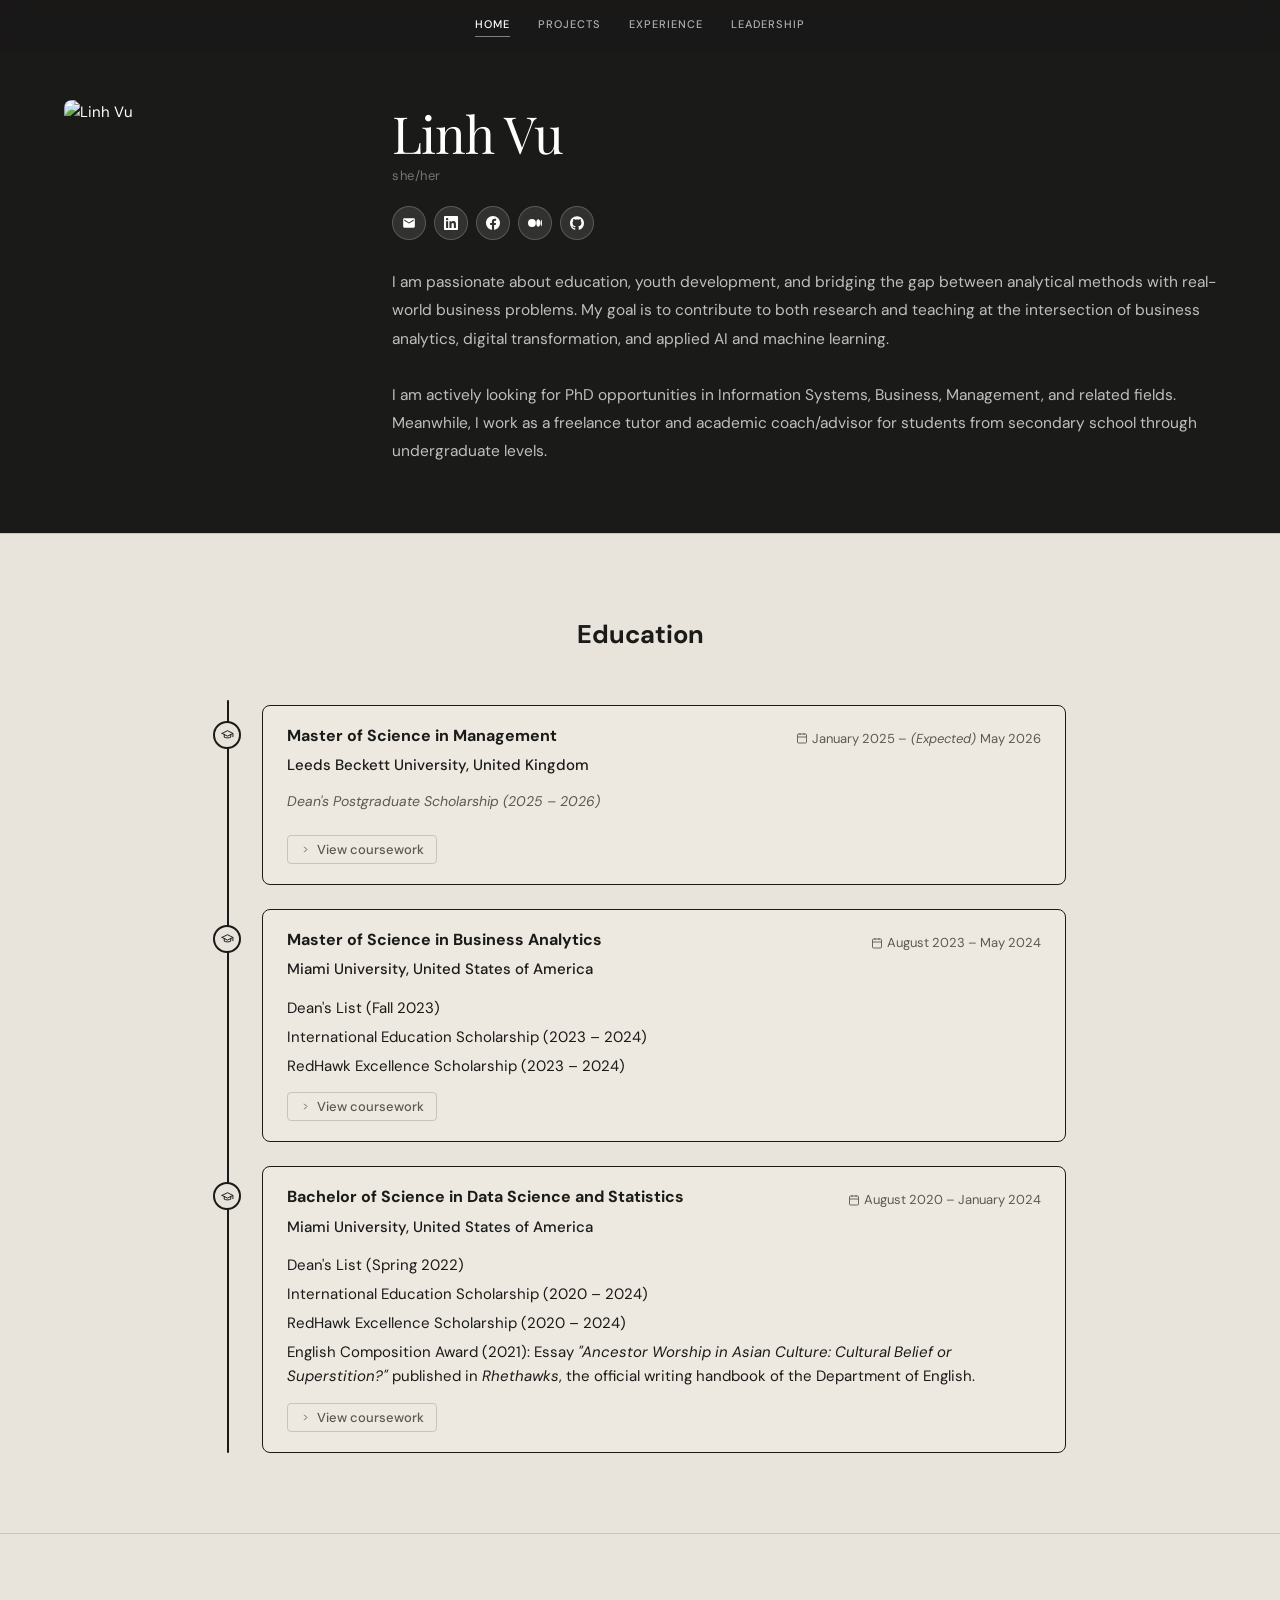
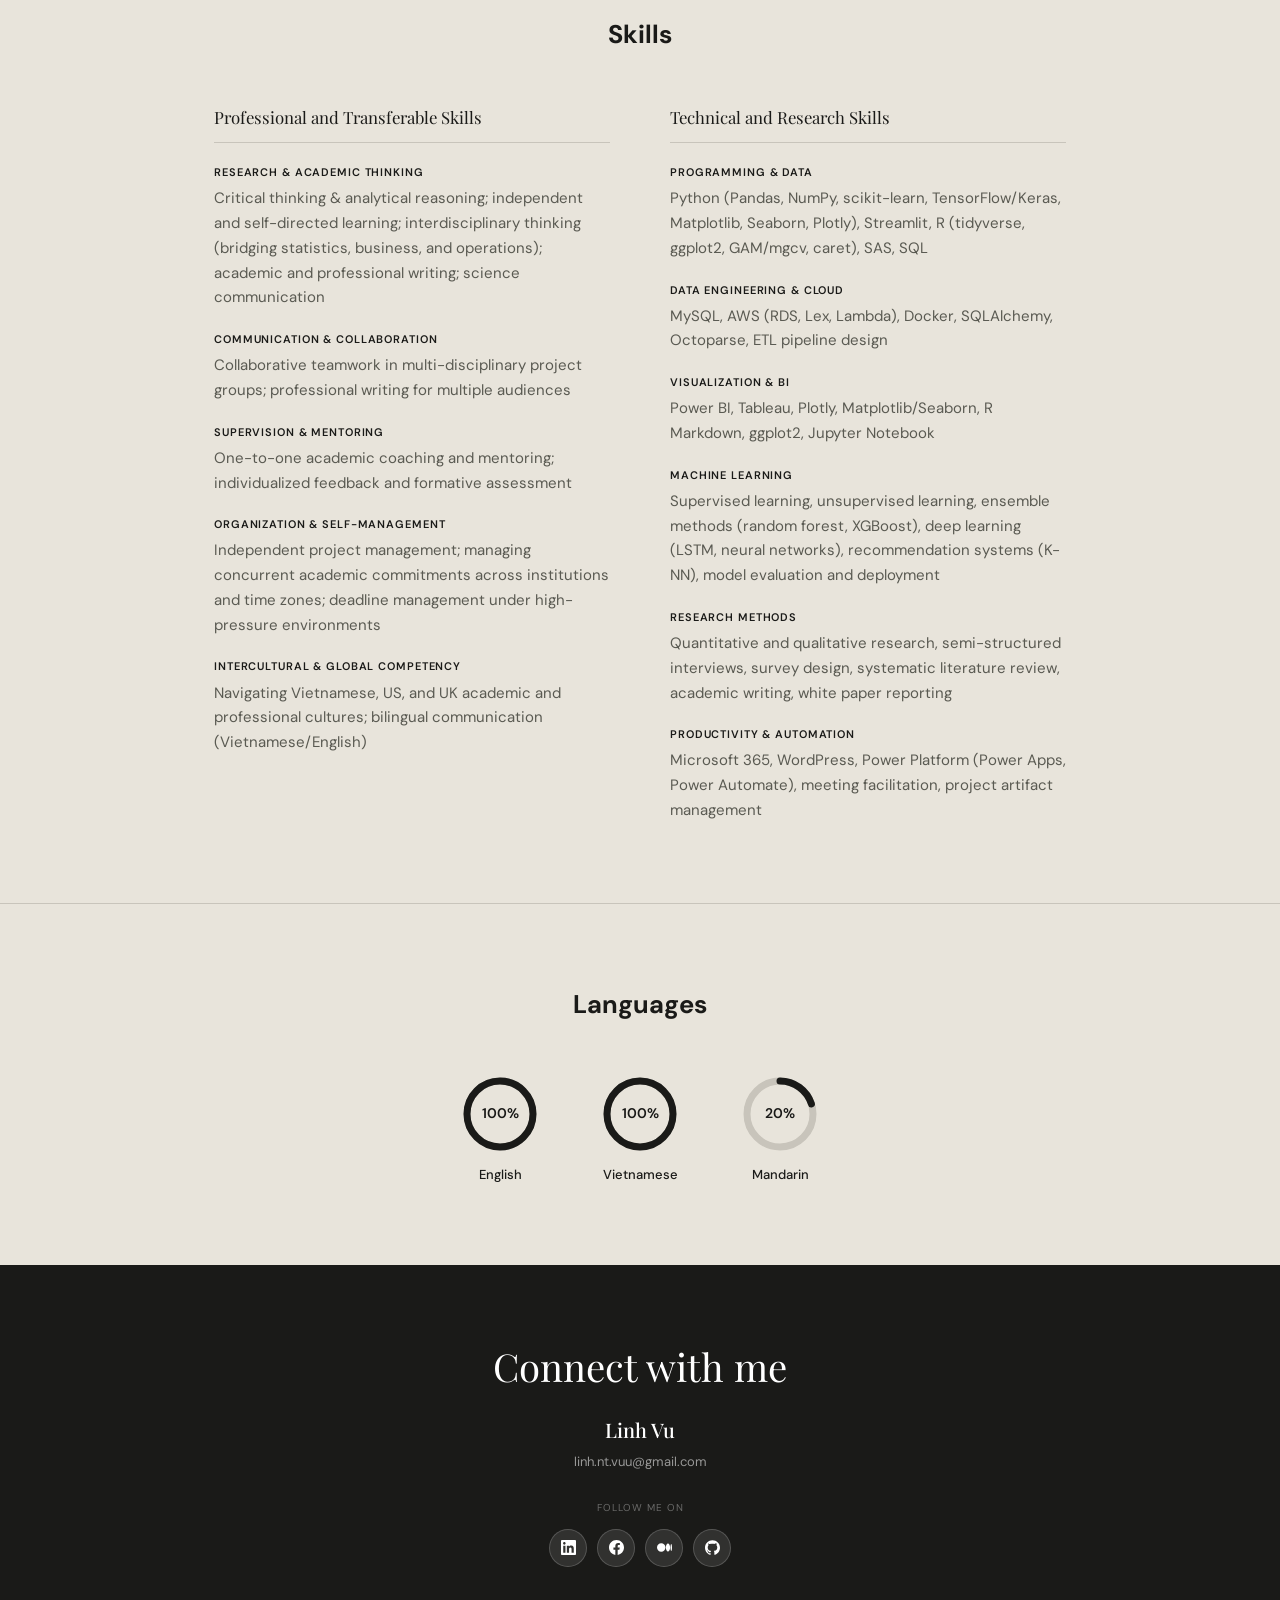
==== index.html @ 96333933 "Update and rename home.html to index.html" ====
<!DOCTYPE html>
<html lang="en">
<head>
  <meta charset="UTF-8" />
  <meta name="viewport" content="width=device-width, initial-scale=1.0" />
  <title>Linh Vu | Personal Website</title>
  <link rel="preconnect" href="https://fonts.googleapis.com" />
  <link rel="preconnect" href="https://fonts.gstatic.com" crossorigin />
  <link href="https://fonts.googleapis.com/css2?family=Playfair+Display:ital,wght@0,400;0,500;0,700;1,400;1,500&family=DM+Sans:wght@300;400;500&display=swap" rel="stylesheet" />
  <link rel="stylesheet" href="style.css" />
  <style>
    /* ── HOME HERO ── */
    .hero {
      background: var(--bg-dark);
      color: white;
      padding: calc(var(--nav-h) + 48px) var(--page-pad) 60px;
      display: grid;
      grid-template-columns: 280px 1fr;
      gap: 48px;
      align-items: center;
    }
    
    /* photo left */
    .hero-photo {
      width: 100%;
      max-width: 280px;
      aspect-ratio: 3/4;
      overflow: hidden;
      border-radius: 8px;
      flex-shrink: 0;
    }
    .hero-photo img {
      width: 100%; height: 100%;
      object-fit: cover; object-position: center top;
    }
    /* text right */
    .hero-right-content { display: flex; flex-direction: column; }
    .hero-name {
      font-family: var(--serif); font-size: clamp(2.6rem, 4vw, 3.8rem);
      font-weight: 400; line-height: 1.0; margin-bottom: 6px;
      letter-spacing: -0.02em;
    }
    .hero-name em { font-style: italic; }
    .hero-pronoun { font-size: 13px; color: rgba(255,255,255,0.4); margin-bottom: 20px; letter-spacing: 0.04em; }
    .hero-socials { display: flex; gap: 8px; margin-bottom: 28px; flex-wrap: wrap; }
    .hero-social-link {
      width: 34px; height: 34px; border-radius: 50%;
      background: rgba(255,255,255,0.1); border: 1px solid rgba(255,255,255,0.2);
      display: flex; align-items: center; justify-content: center; transition: background 0.2s;
    }
    .hero-social-link:hover { background: rgba(255,255,255,0.2); }
    .hero-social-link svg { width: 14px; height: 14px; fill: white; }
    .hero-bio { font-size: 15.5px; line-height: 1.82; color: rgba(255,255,255,0.72); }
  </style>
</head>
<body>

<nav>
<div class="nav-links">
    <a href="index.html" class="active">Home</a>
    <a href="projects.html">Projects</a>
    <a href="experience.html">Experience</a>
    <a href="leadership.html">Leadership</a>
  </div>
</nav>

<!-- HERO: photo left, name+socials+bio right -->
<section class="hero" id="home">
  <div class="hero-photo">
    <img src="images/linh.jpeg" alt="Linh Vu" />
  </div>
  <div class="hero-right-content">
    <h1 class="hero-name">Linh Vu</h1>
    <div class="hero-pronoun">she/her</div>
    <div class="hero-socials">
      <a href="mailto:linh.nt.vuu@gmail.com" class="hero-social-link" title="Email">
        <svg viewBox="0 0 24 24"><path d="M20 4H4c-1.1 0-2 .9-2 2v12c0 1.1.9 2 2 2h16c1.1 0 2-.9 2-2V6c0-1.1-.9-2-2-2zm0 4l-8 5-8-5V6l8 5 8-5v2z"/></svg>
      </a>
      <a href="https://www.linkedin.com/in/linhvu11/" target="_blank" class="hero-social-link" title="LinkedIn">
        <svg viewBox="0 0 24 24"><path d="M20.447 20.452h-3.554v-5.569c0-1.328-.027-3.037-1.852-3.037-1.853 0-2.136 1.445-2.136 2.939v5.667H9.351V9h3.414v1.561h.046c.477-.9 1.637-1.85 3.37-1.85 3.601 0 4.267 2.37 4.267 5.455v6.286zM5.337 7.433c-1.144 0-2.063-.926-2.063-2.065 0-1.138.92-2.063 2.063-2.063 1.14 0 2.064.925 2.064 2.063 0 1.139-.925 2.065-2.064 2.065zm1.782 13.019H3.555V9h3.564v11.452zM22.225 0H1.771C.792 0 0 .774 0 1.729v20.542C0 23.227.792 24 1.771 24h20.451C23.2 24 24 23.227 24 22.271V1.729C24 .774 23.2 0 22.222 0h.003z"/></svg>
      </a>
      <a href="https://www.facebook.com/linhbong115" target="_blank" class="hero-social-link" title="Facebook">
        <svg viewBox="0 0 24 24"><path d="M24 12.073c0-6.627-5.373-12-12-12s-12 5.373-12 12c0 5.99 4.388 10.954 10.125 11.854v-8.385H7.078v-3.47h3.047V9.43c0-3.007 1.792-4.669 4.533-4.669 1.312 0 2.686.235 2.686.235v2.953H15.83c-1.491 0-1.956.925-1.956 1.874v2.25h3.328l-.532 3.47h-2.796v8.385C19.612 23.027 24 18.062 24 12.073z"/></svg>
      </a>
      <a href="https://medium.com/@linhvu.nt" target="_blank" class="hero-social-link" title="Medium">
        <svg viewBox="0 0 24 24"><path d="M13.54 12a6.8 6.8 0 01-6.77 6.82A6.8 6.8 0 010 12a6.8 6.8 0 016.77-6.82A6.8 6.8 0 0113.54 12zM20.96 12c0 3.54-1.51 6.42-3.38 6.42-1.87 0-3.39-2.88-3.39-6.42s1.52-6.42 3.39-6.42 3.38 2.88 3.38 6.42M24 12c0 3.17-.53 5.75-1.19 5.75-.66 0-1.19-2.58-1.19-5.75s.53-5.75 1.19-5.75C23.47 6.25 24 8.83 24 12z"/></svg>
      </a>
      <a href="https://github.com/linhvu11" target="_blank" class="hero-social-link" title="GitHub">
        <svg viewBox="0 0 24 24"><path d="M12 .297c-6.63 0-12 5.373-12 12 0 5.303 3.438 9.8 8.205 11.385.6.113.82-.258.82-.577 0-.285-.01-1.04-.015-2.04-3.338.724-4.042-1.61-4.042-1.61C4.422 18.07 3.633 17.7 3.633 17.7c-1.087-.744.084-.729.084-.729 1.205.084 1.838 1.236 1.838 1.236 1.07 1.835 2.809 1.305 3.495.998.108-.776.417-1.305.76-1.605-2.665-.3-5.466-1.332-5.466-5.93 0-1.31.465-2.38 1.235-3.22-.135-.303-.54-1.523.105-3.176 0 0 1.005-.322 3.3 1.23.96-.267 1.98-.399 3-.405 1.02.006 2.04.138 3 .405 2.28-1.552 3.285-1.23 3.285-1.23.645 1.653.24 2.873.12 3.176.765.84 1.23 1.91 1.23 3.22 0 4.61-2.805 5.625-5.475 5.92.42.36.81 1.096.81 2.22 0 1.606-.015 2.896-.015 3.286 0 .315.21.69.825.57C20.565 22.092 24 17.592 24 12.297c0-6.627-5.373-12-12-12"/></svg>
      </a>
    </div>
    <p class="hero-bio">
      I am passionate about education, youth development, and bridging the gap between analytical methods with real-world business problems. My goal is to contribute to both research and teaching at the intersection of business analytics, digital transformation, and applied AI and machine learning.
      <br><br>
      I am actively looking for PhD opportunities in Information Systems, Business, Management, and related fields. Meanwhile, I work as a freelance tutor and academic coach/advisor for students from secondary school through undergraduate levels.
    </p>
  </div>
</section>

<!-- EDUCATION -->
<section class="section" id="education">
  <div class="section-inner">
    <div class="section-label-wrap reveal"><div class="section-label">Education</div></div>
    <div class="section-content">
      <div class="timeline reveal">

        <div class="timeline-item">
          <div class="timeline-dot">
            <!-- graduation cap line-art -->
            <svg viewBox="0 0 24 24"><path d="M22 10v6M2 10l10-5 10 5-10 5-10-5z"/><path d="M6 12v5c3.33 1.67 8.67 1.67 12 0v-5"/></svg>
          </div>
          <div class="timeline-card">
            <div class="timeline-card-header">
              <div class="timeline-card-title">Master of Science in Management</div>
              <div class="timeline-card-date">
                <svg viewBox="0 0 24 24"><rect x="3" y="4" width="18" height="18" rx="2"/><line x1="16" y1="2" x2="16" y2="6"/><line x1="8" y1="2" x2="8" y2="6"/><line x1="3" y1="10" x2="21" y2="10"/></svg>
                January 2025 – <em>(Expected)</em> May 2026
              </div>
            </div>
            <span class="timeline-card-org">Leeds Beckett University, United Kingdom</span>
            <div class="edu-meta">Dean's Postgraduate Scholarship (2025 – 2026)</div>
            <button class="coursework-toggle" onclick="toggleCard(this)">
              <!-- <svg viewBox="0 0 24 24"><polyline points="6 9 12 15 18 9"/></svg> -->
              <svg viewBox="0 0 24 24"><polyline points="9 6 15 12 9 18"/></svg>
              View coursework
            </button>
            <div class="coursework-panel">
              <div class="cw-subhead">Dissertation</div>
              <p><strong>"University-Industry Collaboration and Student Entrepreneurial Mindset Development in Vietnam"</strong> — semi-structured interviews, thematic analysis, strategic management theory, higher education policy, human capital development, entrepreneurship education</p>
              <div class="cw-subhead">Coursework</div>
              <p><strong>Corporate Strategy:</strong> portfolio analysis, digital transformation strategy, strategic change management</p>
              <p><strong>Operations and Logistics Management:</strong> supply chain design, digital supply chain resilience, Industry 4.0 (IoT, RFID, ERP/SAP), lean/agile/JIT, sustainability in operations</p>
              <p><strong>Contemporary Marketing:</strong> digital marketing strategy, omnichannel strategy, market segmentation, CRM, consumer behavior, customer lifecycle</p>
              <p><strong>Managing People and Organizations:</strong> HRM strategy, organizational culture, motivational theory, leadership styles, workforce management</p>
              <p><strong>Managing Financial Resources:</strong> financial reporting, ratio analysis, cost-volume-profit analysis, budgeting, investment appraisal (NPV, IRR)</p>
              <p><strong>Risk Management:</strong> ERM, risk assessment matrices, ISO 31000 risk framework, operational and strategic risk, supply chain risk</p>
            </div>
          </div>
        </div>

        <div class="timeline-item">
          <div class="timeline-dot">
            <svg viewBox="0 0 24 24"><path d="M22 10v6M2 10l10-5 10 5-10 5-10-5z"/><path d="M6 12v5c3.33 1.67 8.67 1.67 12 0v-5"/></svg>
          </div>
          <div class="timeline-card">
            <div class="timeline-card-header">
              <div class="timeline-card-title">Master of Science in Business Analytics</div>
              <div class="timeline-card-date">
                <svg viewBox="0 0 24 24"><rect x="3" y="4" width="18" height="18" rx="2"/><line x1="16" y1="2" x2="16" y2="6"/><line x1="8" y1="2" x2="8" y2="6"/><line x1="3" y1="10" x2="21" y2="10"/></svg>
                August 2023 – May 2024
              </div>
            </div>
            <span class="timeline-card-org">Miami University, United States of America</span>
            <ul class="edu-awards-list">
              <li>Dean's List (Fall 2023)</li>
              <li>International Education Scholarship (2023 – 2024)</li>
              <li>RedHawk Excellence Scholarship (2023 – 2024)</li>
            </ul>
            <button class="coursework-toggle" onclick="toggleCard(this)">
              <!-- <svg viewBox="0 0 24 24"><polyline points="6 9 12 15 18 9"/></svg> -->
              <svg viewBox="0 0 24 24"><polyline points="9 6 15 12 9 18"/></svg>
              View coursework
            </button>
            <div class="coursework-panel">
              <!-- <div class="cw-subhead">Relevant Coursework</div> -->
              <p><strong>Data Warehousing and Business Intelligence (BI):</strong> data warehouse architecture, ETL processes, dimensional modeling (star/snowflake schema), BI tools</p>
              <p><strong>Big Data:</strong> large-scale data integration, distributed computing, Python/SQL pipelines, feature engineering</p>
              <p><strong>Data Mining in Business:</strong> classification, clustering, model evaluation, SMOTE, cross-validation</p>
              <p><strong>Machine Learning (ML):</strong> ML algorithms, deployment in organizational settings, ensemble methods, neural networks, model interpretability</p>
              <p><strong>Big Data Analytics and AI:</strong> NLP, deep learning fundamentals, LLM applications, cloud AI, chatbot/conversational AI development</p>
              <p><strong>Communicating with Data:</strong> data storytelling, EDA, Python/R visualizations, executive-level reporting, dashboards</p>
              <p><strong>Experimental Design and Causal Methods:</strong> A/B testing, propensity score matching, causal inference, difference-in-differences</p>
              <p><strong>Systems Modeling and Optimization:</strong> linear programming, decision modeling, sensitivity analysis</p>
              <p><strong>Prescriptive Analytics:</strong> optimization modeling, decision support systems, simulation</p>
            </div>
          </div>
        </div>

        <div class="timeline-item">
          <div class="timeline-dot">
            <svg viewBox="0 0 24 24"><path d="M22 10v6M2 10l10-5 10 5-10 5-10-5z"/><path d="M6 12v5c3.33 1.67 8.67 1.67 12 0v-5"/></svg>
          </div>
          <div class="timeline-card">
            <div class="timeline-card-header">
              <div class="timeline-card-title">Bachelor of Science in Data Science and Statistics</div>
              <div class="timeline-card-date">
                <svg viewBox="0 0 24 24"><rect x="3" y="4" width="18" height="18" rx="2"/><line x1="16" y1="2" x2="16" y2="6"/><line x1="8" y1="2" x2="8" y2="6"/><line x1="3" y1="10" x2="21" y2="10"/></svg>
                August 2020 – January 2024
              </div>
            </div>
            <span class="timeline-card-org">Miami University, United States of America</span>
            <ul class="edu-awards-list">
              <li>Dean's List (Spring 2022)</li>
              <li>International Education Scholarship (2020 – 2024)</li>
              <li>RedHawk Excellence Scholarship (2020 – 2024)</li>
              <li>English Composition Award (2021): Essay <em>"Ancestor Worship in Asian Culture: Cultural Belief or Superstition?"</em> published in <em>Rhethawks</em>, the official writing handbook of the Department of English.</li>
            </ul>
            <button class="coursework-toggle" onclick="toggleCard(this)">
              <!-- <svg viewBox="0 0 24 24"><polyline points="6 9 12 15 18 9"/></svg> -->
              <svg viewBox="0 0 24 24"><polyline points="9 6 15 12 9 18"/></svg>
              View coursework
            </button>
            <div class="coursework-panel">
              <!-- <div class="cw-subhead">Relevant Coursework</div> -->
              <p><strong>Programming Foundations:</strong> OOP, Java, data abstraction, data structures, web application programming, algorithmic thinking</p>
              <p><strong>Database Systems:</strong> relational databases, SQL, schema design, query optimization</p>
              <p><strong>Statistical Programming:</strong> R/SAS, Monte Carlo simulation, randomization tests, statistical computing</p>
              <p><strong>Statistical Learning:</strong> supervised/unsupervised learning, model selection, overfitting/regularization</p>
              <p><strong>Probability:</strong> Bayes' theorem, sampling distributions, moment generating functions</p>
              <p><strong>Bayesian Statistics:</strong> prior/posterior distributions, probabilistic modeling, MCMC concepts</p>
              <p><strong>Inferential Statistics:</strong> estimation theory, hypothesis testing, chi-square and F-distributions</p>
              <p><strong>Forecasting:</strong> time series analysis, exponential smoothing, ARIMA, model evaluation</p>
              <p><strong>Regression Analysis:</strong> partial F-tests, residual analysis, model adequacy, odds ratios, variable selection</p>
              <p><strong>Experimental Design:</strong> randomized controlled trials, factorial design, blocking, pairwise comparisons</p>
              <p><strong>Economics:</strong> applied econometrics, micro/macro-economics, market structures, fiscal/monetary policy</p>
              <p><strong>Financial Accounting:</strong> financial statements, cost analysis, managerial decision-support</p>
            </div>
          </div>
        </div>

      </div>
    </div>
  </div>
</section>

<!-- SKILLS -->
<section class="section" id="skills">
  <div class="section-inner">
    <div class="section-label-wrap reveal"><div class="section-label">Skills</div></div>
    <div class="section-content reveal">
      <div class="skills-two-col">
        <div>
          <div class="skills-col-head">Professional and Transferable Skills</div>
          <div class="skills-group"><div class="skills-group-title">Research &amp; Academic Thinking</div><div class="skills-category-desc">Critical thinking &amp; analytical reasoning; independent and self-directed learning; interdisciplinary thinking (bridging statistics, business, and operations); academic and professional writing; science communication</div></div>
          <div class="skills-group"><div class="skills-group-title">Communication &amp; Collaboration</div><div class="skills-category-desc">Collaborative teamwork in multi-disciplinary project groups; professional writing for multiple audiences</div></div>
          <div class="skills-group"><div class="skills-group-title">Supervision &amp; Mentoring</div><div class="skills-category-desc">One-to-one academic coaching and mentoring; individualized feedback and formative assessment</div></div>
          <div class="skills-group"><div class="skills-group-title">Organization &amp; Self-Management</div><div class="skills-category-desc">Independent project management; managing concurrent academic commitments across institutions and time zones; deadline management under high-pressure environments</div></div>
          <div class="skills-group"><div class="skills-group-title">Intercultural &amp; Global Competency</div><div class="skills-category-desc">Navigating Vietnamese, US, and UK academic and professional cultures; bilingual communication (Vietnamese/English)</div></div>
        </div>
        <div>
          <div class="skills-col-head">Technical and Research Skills</div>
          <div class="skills-group"><div class="skills-group-title">Programming &amp; Data</div><div class="skills-category-desc">Python (Pandas, NumPy, scikit-learn, TensorFlow/Keras, Matplotlib, Seaborn, Plotly), Streamlit, R (tidyverse, ggplot2, GAM/mgcv, caret), SAS, SQL</div></div>
          <div class="skills-group"><div class="skills-group-title">Data Engineering &amp; Cloud</div><div class="skills-category-desc">MySQL, AWS (RDS, Lex, Lambda), Docker, SQLAlchemy, Octoparse, ETL pipeline design</div></div>
          <div class="skills-group"><div class="skills-group-title">Visualization &amp; BI</div><div class="skills-category-desc">Power BI, Tableau, Plotly, Matplotlib/Seaborn, R Markdown, ggplot2, Jupyter Notebook</div></div>
          <div class="skills-group"><div class="skills-group-title">Machine Learning</div><div class="skills-category-desc">Supervised learning, unsupervised learning, ensemble methods (random forest, XGBoost), deep learning (LSTM, neural networks), recommendation systems (K-NN), model evaluation and deployment</div></div>
          <div class="skills-group"><div class="skills-group-title">Research Methods</div><div class="skills-category-desc">Quantitative and qualitative research, semi-structured interviews, survey design, systematic literature review, academic writing, white paper reporting</div></div>
          <div class="skills-group"><div class="skills-group-title">Productivity &amp; Automation</div><div class="skills-category-desc">Microsoft 365, WordPress, Power Platform (Power Apps, Power Automate), meeting facilitation, project artifact management</div></div>
        </div>
      </div>
    </div>
  </div>
</section>

<!-- LANGUAGES -->
<section class="section" id="languages">
  <div class="section-inner">
    <div class="section-label-wrap reveal"><div class="section-label">Languages</div></div>
    <div class="section-content reveal">
      <div class="lang-list">
        <div class="lang-item">
          <div class="lang-donut"><svg viewBox="0 0 80 80"><circle class="track" cx="40" cy="40" r="33"/><circle class="fill" cx="40" cy="40" r="33" stroke-dasharray="207.3 0" stroke-dashoffset="0"/></svg><div class="lang-donut-pct">100%</div></div>
          <div class="lang-name">English</div>
        </div>
        <div class="lang-item">
          <div class="lang-donut"><svg viewBox="0 0 80 80"><circle class="track" cx="40" cy="40" r="33"/><circle class="fill" cx="40" cy="40" r="33" stroke-dasharray="207.3 0" stroke-dashoffset="0"/></svg><div class="lang-donut-pct">100%</div></div>
          <div class="lang-name">Vietnamese</div>
        </div>
        <div class="lang-item">
          <div class="lang-donut"><svg viewBox="0 0 80 80"><circle class="track" cx="40" cy="40" r="33"/><circle class="fill" cx="40" cy="40" r="33" stroke-dasharray="41.5 165.8" stroke-dashoffset="0"/></svg><div class="lang-donut-pct">20%</div></div>
          <div class="lang-name">Mandarin</div>
        </div>
      </div>
    </div>
  </div>
</section>

<!-- FOOTER -->
<footer class="footer" id="connect">
  <div class="footer-title">Connect with me</div>
  <div class="footer-name">Linh Vu</div>
  <div class="footer-email"><a href="mailto:linh.nt.vuu@gmail.com">linh.nt.vuu@gmail.com</a></div>
  <div class="footer-label">Follow me on</div>
  <div class="social-links">
    <a href="https://www.linkedin.com/in/linhvu11/" target="_blank" class="social-link" title="LinkedIn"><svg viewBox="0 0 24 24"><path d="M20.447 20.452h-3.554v-5.569c0-1.328-.027-3.037-1.852-3.037-1.853 0-2.136 1.445-2.136 2.939v5.667H9.351V9h3.414v1.561h.046c.477-.9 1.637-1.85 3.37-1.85 3.601 0 4.267 2.37 4.267 5.455v6.286zM5.337 7.433c-1.144 0-2.063-.926-2.063-2.065 0-1.138.92-2.063 2.063-2.063 1.14 0 2.064.925 2.064 2.063 0 1.139-.925 2.065-2.064 2.065zm1.782 13.019H3.555V9h3.564v11.452zM22.225 0H1.771C.792 0 0 .774 0 1.729v20.542C0 23.227.792 24 1.771 24h20.451C23.2 24 24 23.227 24 22.271V1.729C24 .774 23.2 0 22.222 0h.003z"/></svg></a>
    <a href="https://www.facebook.com/linhbong115" target="_blank" class="social-link" title="Facebook"><svg viewBox="0 0 24 24"><path d="M24 12.073c0-6.627-5.373-12-12-12s-12 5.373-12 12c0 5.99 4.388 10.954 10.125 11.854v-8.385H7.078v-3.47h3.047V9.43c0-3.007 1.792-4.669 4.533-4.669 1.312 0 2.686.235 2.686.235v2.953H15.83c-1.491 0-1.956.925-1.956 1.874v2.25h3.328l-.532 3.47h-2.796v8.385C19.612 23.027 24 18.062 24 12.073z"/></svg></a>
    <a href="https://medium.com/@linhvu.nt" target="_blank" class="social-link" title="Medium"><svg viewBox="0 0 24 24"><path d="M13.54 12a6.8 6.8 0 01-6.77 6.82A6.8 6.8 0 010 12a6.8 6.8 0 016.77-6.82A6.8 6.8 0 0113.54 12zM20.96 12c0 3.54-1.51 6.42-3.38 6.42-1.87 0-3.39-2.88-3.39-6.42s1.52-6.42 3.39-6.42 3.38 2.88 3.38 6.42M24 12c0 3.17-.53 5.75-1.19 5.75-.66 0-1.19-2.58-1.19-5.75s.53-5.75 1.19-5.75C23.47 6.25 24 8.83 24 12z"/></svg></a>
    <a href="https://github.com/linhvu11" target="_blank" class="social-link" title="GitHub"><svg viewBox="0 0 24 24"><path d="M12 .297c-6.63 0-12 5.373-12 12 0 5.303 3.438 9.8 8.205 11.385.6.113.82-.258.82-.577 0-.285-.01-1.04-.015-2.04-3.338.724-4.042-1.61-4.042-1.61C4.422 18.07 3.633 17.7 3.633 17.7c-1.087-.744.084-.729.084-.729 1.205.084 1.838 1.236 1.838 1.236 1.07 1.835 2.809 1.305 3.495.998.108-.776.417-1.305.76-1.605-2.665-.3-5.466-1.332-5.466-5.93 0-1.31.465-2.38 1.235-3.22-.135-.303-.54-1.523.105-3.176 0 0 1.005-.322 3.3 1.23.96-.267 1.98-.399 3-.405 1.02.006 2.04.138 3 .405 2.28-1.552 3.285-1.23 3.285-1.23.645 1.653.24 2.873.12 3.176.765.84 1.23 1.91 1.23 3.22 0 4.61-2.805 5.625-5.475 5.92.42.36.81 1.096.81 2.22 0 1.606-.015 2.896-.015 3.286 0 .315.21.69.825.57C20.565 22.092 24 17.592 24 12.297c0-6.627-5.373-12-12-12"/></svg></a>
  </div>
</footer>

<script src="shared.js"></script>
</body>
</html>
---- style.css ----
:root {
  --bg: #e8e4db;
  --bg-card: #ede9e1;       /* slightly lighter than bg for cards */
  --bg-dark: #1a1a18;
  --text: #1a1a18;
  --text-light: #5a5a52;
  --border: #1a1a18;        /* black borders */
  --border-subtle: #c8c4bb; /* subtle dividers inside cards */
  --white: #ffffff;
  --serif: 'Playfair Display', Georgia, serif;
  --sans: 'DM Sans', system-ui, sans-serif;
  --nav-h: 52px;
  --content-max: 980px;     /* wider content */
  /* min 20px so mobile has breathing room matching hero padding */
  --page-pad: clamp(20px, 5vw, 80px);
  --dot-size: 28px;
  --line-left: 13px;        /* center of the 2px line = (dot-size/2) - 1 */
}

*, *::before, *::after { box-sizing: border-box; margin: 0; padding: 0; }
html { scroll-behavior: smooth; }
body {
  font-family: var(--sans);
  background: var(--bg);
  color: var(--text);
  font-size: 15px;
  line-height: 1.65;
  -webkit-font-smoothing: antialiased;
  min-width: 320px;
}
a { color: inherit; text-decoration: none; }

/* ══ NAV ══ */
nav {
  position: fixed; top: 0; left: 0; right: 0; z-index: 500;
  display: flex; align-items: center; justify-content: center;
  gap: 28px;
  padding: 0 clamp(20px, 5vw, 80px);
  height: var(--nav-h);
  background: rgba(26,24,24,0.96);
  backdrop-filter: blur(10px);
}

.nav-links { display: flex; gap: 28px; align-items: center; }
nav a {
  color: rgba(255,255,255,0.65); font-size: 11px;
  letter-spacing: 0.09em; text-transform: uppercase; font-weight: 500;
  transition: color 0.2s; padding-bottom: 2px;
  border-bottom: 1.5px solid transparent;
}
nav a:hover { color: white; }
nav a.active { color: white; border-bottom-color: rgba(255,255,255,0.45); }

/* ══ SECTIONS ══ */
.section { padding: 80px 0; border-top: 1px solid var(--border-subtle); }
.section-inner {
  max-width: var(--content-max);
  margin: 0 auto;
  padding: 0 var(--page-pad);
}
.section-label-wrap { text-align: center; margin-bottom: 48px; }
.section-label { font-family: var(--sans); font-size: 1.6rem; font-weight: 700; color: var(--text); }
.section-label-hint { font-size: 12px; color: var(--text-light); font-style: italic; margin-top: 6px; }
.section-content { min-width: 0; }

/* ══ PAGE HERO ══ */
.page-hero {
  background: var(--bg-dark); color: white;
  padding: calc(var(--nav-h) + 60px) var(--page-pad) 60px;
  text-align: center;
}
.page-hero h1 { font-family: var(--serif); font-size: 3rem; font-weight: 400; letter-spacing: -0.02em; }
.page-hero h1 em { font-style: italic; }
.page-hero p { font-size: 14px; color: rgba(255,255,255,0.55); margin-top: 8px; }

/* ══════════════════════════════════════
   TIMELINE — fixed alignment
   Line is at left: var(--line-left) = 13px (center of 2px line)
   Dot (28px wide) center = left: 0 (timeline-item padding-left) - dot/2
   timeline padding-left = dot-size + gap = 28 + 20 = 48px
══════════════════════════════════════ */
.timeline {
  position: relative;
  padding-left: 48px; /* dot(28) + gap(20) */
}
/* The vertical line — centered at var(--line-left) */
.timeline::before {
  content: '';
  position: absolute;
  left: var(--line-left);
  top: -5px;   /* extend well above first dot for visual breathing room */
  bottom: 0;
  width: 2px;
  background: var(--bg-dark);
  border-radius: 1px;
}

.timeline-item { position: relative; margin-bottom: 24px; }
.timeline-item:last-child { margin-bottom: 0; }

/* Dot: centered on the line
   left = line-left - dot-size/2 = 13 - 14 = -1px relative to timeline
   But timeline-item starts at padding-left=48, so dot left = -(48 - line-left + dot-size/2)
   Simpler: absolute from timeline-item, left = -(48 - 13 - 14) = -21px... 
   Actually: dot center should be at x=13 from timeline left edge.
   timeline-item starts at x=48 in timeline.
   So dot left from timeline-item = 13 - 48 - dot-size/2 ... 
   Use: left = -(48px - 13px) - 14px = -35 - 14 = correct
   Simplest: left = calc(0px - 48px + var(--line-left) - var(--dot-size)/2)
           = calc(-48px + 13px - 14px) = -49px... 
   Just test empirically: dot.left = -42px centers a 28px dot on line at 13px from timeline edge
*/
.timeline-dot {
  position: absolute;
  left: -49px;   /* center of 28px dot aligns to line at x=13 from timeline edge */
  top: 16px;
  width: var(--dot-size);
  height: var(--dot-size);
  border-radius: 50%;
  background: var(--bg);
  border: 2px solid var(--bg-dark);
  display: flex; align-items: center; justify-content: center;
  z-index: 1;
}
.timeline-dot svg {
  width: 13px; height: 13px;
  stroke: var(--bg-dark); stroke-width: 1.8;
  fill: none; stroke-linecap: round; stroke-linejoin: round;
}

/* Card */
.timeline-card {
  background: var(--bg-card);
  border: 1.5px solid var(--bg-dark);
  border-radius: 8px;
  padding: 20px 24px;
  transition: box-shadow 0.2s, transform 0.2s;
}
.timeline-card:hover { box-shadow: 0 4px 20px rgba(0,0,0,0.12); transform: translateY(-1px); }

.timeline-card-header {
  display: flex; justify-content: space-between;
  align-items: flex-start; gap: 12px; margin-bottom: 4px;
}
.timeline-card-title { font-weight: 700; font-size: 16px; line-height: 1.3; }
.timeline-card-date {
  display: flex; align-items: center; gap: 4px;
  font-size: 13px; color: var(--text-light);
  white-space: nowrap; flex-shrink: 0; padding-top: 2px;
}
.timeline-card-date svg { width: 12px; height: 12px; fill: none; stroke: var(--text-light); stroke-width: 1.8; }
.timeline-card-org { font-size: 15px; font-weight: 500; color: var(--text); margin-bottom: 12px; display: block; }
/*
.timeline-card-bullets { padding-left: 18px; }
.timeline-card-bullets li { font-size: 15px; line-height: 1.7; margin-bottom: 7px; }
.timeline-card-bullets li:last-child { margin-bottom: 0; }
*/

.edu-meta { font-size: 14px; color: var(--text-light); font-style: italic; margin-bottom: 10px; }
.edu-awards-list { list-style: none; font-size: 15px; }
.edu-awards-list li { padding: 2px 0; }

/* ══ COURSEWORK DROPDOWN ══ */
.coursework-toggle {
  display: inline-flex; align-items: center; gap: 6px;
  font-size: 13px; font-weight: 500; color: var(--text-light);
  background: none; border: 1.5px solid var(--border-subtle);
  border-radius: 4px; padding: 5px 12px; cursor: pointer;
  transition: all 0.15s; font-family: var(--sans); margin-top: 12px;
}
.coursework-toggle:hover { border-color: var(--text); color: var(--text); }
.coursework-toggle.open { border-color: var(--text); color: var(--text); background: rgba(0,0,0,0.03); }
.coursework-toggle svg { width: 11px; height: 11px; fill: none; stroke: currentColor; stroke-width: 2; transition: transform 0.22s ease; }
.coursework-toggle.open svg { transform: rotate(90deg); }

.coursework-panel {
  display: none; margin-top: 14px; padding: 16px 18px;
  background: var(--bg); border: 1px solid var(--border-subtle);
  border-radius: 6px; font-size: 14px; line-height: 1.7;
}
.coursework-panel.open { display: block; animation: dropIn 0.2s ease; }
@keyframes dropIn { from { opacity: 0; transform: translateY(-5px); } to { opacity: 1; transform: none; } }
.cw-subhead { font-weight: 700; font-size: 11px; letter-spacing: 0.07em; text-transform: uppercase; color: var(--text-light); margin: 14px 0 8px; }
.cw-subhead:first-child { margin-top: 0; }
.coursework-panel p { margin-bottom: 6px; font-size: 14px; }
.coursework-panel p strong { font-weight: 700; font-style: italic; }
.coursework-panel p:last-child { margin-bottom: 0; }

/* ══ EXPERIENCE DROPDOWN ══ */
.experience-toggle {
  display: inline-flex; align-items: center; gap: 6px;
  font-size: 13px; font-weight: 500; color: var(--text-light);
  background: none; border: 1.5px solid var(--border-subtle);
  border-radius: 4px; padding: 5px 12px; cursor: pointer;
  transition: all 0.15s; font-family: var(--sans); margin-top: 12px;
}
.experience-toggle:hover { border-color: var(--text); color: var(--text); }
.experience-toggle.open { border-color: var(--text); color: var(--text); background: rgba(0,0,0,0.03); }
.experience-toggle svg { width: 11px; height: 11px; fill: none; stroke: currentColor; stroke-width: 2; transition: transform 0.22s ease; }
.experience-toggle.open svg { transform: rotate(90deg); }

/*
.experience-panel { display: none; margin-top: 14px; }
.experience-panel.open { display: block; animation: dropIn 0.2s ease; }
*/
.experience-panel {
  display: none; margin-top: 14px; padding: 16px 18px;
  background: var(--bg); border: 1px solid var(--border-subtle);
  border-radius: 6px; font-size: 14px; line-height: 1.7;
}
.experience-panel.open { display: block; animation: dropIn 0.2s ease; }
@keyframes dropIn { from { opacity: 0; transform: translateY(-5px); } to { opacity: 1; transform: none; } }
.experience-panel p { margin-bottom: 6px; font-size: 14px; font-style: italic; }
.experience-panel-bullets { padding-left: 18px; }
.experience-panel-bullets li { font-size: 14px; line-height: 1.65; margin-bottom: 6px; }
.experience-panel-bullets li:last-child { margin-bottom: 0; }

/* ══ SKILLS ══ */
.skills-two-col { display: grid; grid-template-columns: 1fr 1fr; gap: 0 60px; }
.skills-col-head { font-family: var(--serif); font-size: 1.05rem; font-weight: 400; margin-bottom: 20px; padding-bottom: 10px; border-bottom: 1px solid var(--border-subtle); }
.skills-group { margin-bottom: 20px; }
.skills-group:last-child { margin-bottom: 0; }
.skills-group-title { font-weight: 600; font-size: 11px; letter-spacing: 0.08em; text-transform: uppercase; margin-bottom: 5px; }
.skills-category-desc { font-size: 15px; line-height: 1.65; color: var(--text-light); }

/* ══ LANGUAGES ══ */
.lang-list { display: flex; gap: 60px; justify-content: center; flex-wrap: wrap; }
.lang-item { text-align: center; }
.lang-donut { position: relative; width: 80px; height: 80px; margin: 0 auto 10px; }
.lang-donut svg { width: 80px; height: 80px; transform: rotate(-90deg); }
.lang-donut circle { fill: none; stroke-width: 7; stroke-linecap: round; }
.lang-donut .track { stroke: var(--border-subtle); }
.lang-donut .fill { stroke: var(--bg-dark); }
.lang-donut-pct { position: absolute; inset: 0; display: flex; align-items: center; justify-content: center; font-size: 14px; font-weight: 600; }
.lang-name { font-size: 13px; font-weight: 500; }

/* ══ PROJECTS GRID ══ */
.projects-grid { display: grid; grid-template-columns: repeat(3, 1fr); gap: 20px; }
.project-card { cursor: pointer; transition: transform 0.2s; }
.project-card:hover { transform: translateY(-3px); }
/*
.project-thumb-placeholder {
  width: 100%; aspect-ratio: 4/3;
  background: var(--bg-card);
  border: 1.5px solid var(--bg-dark);
  border-radius: 6px;
  display: flex; align-items: center; justify-content: center;
  font-size: 11px; color: var(--text-light);
  padding: 10px; text-align: center;
}
*/
.project-thumb {
  width: 100%;
  aspect-ratio: 2/1;
  object-fit: cover;
  border-radius: 6px;
  border: 1.5px solid var(--bg-dark);
  display: block;
}
.project-title { font-size: 14px; font-weight: 600; margin-top: 8px; line-height: 1.4; }
.project-year { font-size: 12px; font-style: italic; color: var(--text-light); margin-top: 2px; }

/* 
══ MODAL (fallback) ══
.modal-overlay { display: none; position: fixed; inset: 0; background: rgba(0,0,0,0.45); z-index: 1000; align-items: center; justify-content: center; padding: 20px; }
.modal-overlay.open { display: flex; }
.modal { background: var(--white); border-radius: 8px; max-width: 680px; width: 100%; max-height: 88vh; overflow-y: auto; padding: 32px; position: relative; animation: modalIn 0.2s ease; }
@keyframes modalIn { from { opacity: 0; transform: scale(0.97) translateY(6px); } to { opacity: 1; transform: scale(1) translateY(0); } }
.modal-close { position: absolute; top: 14px; right: 14px; width: 28px; height: 28px; border-radius: 50%; border: 1.5px solid var(--text); background: none; cursor: pointer; display: flex; align-items: center; justify-content: center; font-size: 14px; }
.modal-close:hover { background: var(--bg-dark); color: white; border-color: var(--bg-dark); }
.modal-title { font-weight: 700; font-size: 17px; margin-bottom: 6px; line-height: 1.4; }
.modal-meta { font-size: 13px; color: var(--text-light); margin-bottom: 4px; }
.modal-meta em { font-style: italic; }
.modal-year { font-size: 13px; color: var(--text-light); margin-bottom: 16px; }
.modal-sep { border: none; border-top: 1px solid var(--border-subtle); margin: 14px 0; }
.modal-body ul { padding-left: 18px; }
.modal-body li { font-size: 14px; margin-bottom: 7px; line-height: 1.65; }
.modal-body p { font-size: 14px; margin-bottom: 8px; line-height: 1.7; }
.modal-note { font-size: 12px; font-style: italic; color: var(--text-light); margin-top: 14px; }
.btn-read { display: inline-block; background: var(--bg-dark); color: white; padding: 10px 22px; border-radius: 30px; font-size: 13px; font-weight: 500; margin-top: 16px; transition: opacity 0.2s; }
.btn-read:hover { opacity: 0.8; }
*/

/* ══ MODAL ══ */
.modal-overlay {
  display: none; position: fixed; inset: 0;
  background: rgba(0,0,0,0.45); z-index: 1000;
  align-items: center; justify-content: center; padding: 20px;
}
.modal-overlay.open { display: flex; }
.modal {
  background: var(--white); border-radius: 8px;
  max-width: 700px; width: 100%; max-height: 88vh;
  overflow-y: auto; padding: 32px; position: relative;
  animation: modalIn 0.2s ease;
}
@keyframes modalIn {
  from { opacity: 0; transform: scale(0.97) translateY(6px); }
  to { opacity: 1; transform: scale(1) translateY(0); }
}
.modal-close {
  position: absolute; top: 14px; right: 14px;
  width: 28px; height: 28px; border-radius: 50%;
  border: 1.5px solid var(--text); background: none;
  cursor: pointer; display: flex; align-items: center; justify-content: center; font-size: 14px;
}
.modal-close:hover { background: var(--bg-dark); color: white; border-color: var(--bg-dark); }
.modal-title { font-weight: 700; font-size: 17px; margin-bottom: 6px; line-height: 1.4; }
.modal-meta { font-size: 13px; color: var(--text-light); margin-bottom: 4px; }

.modal-meta em { font-style: italic; }
.modal-year { font-size: 13px; color: var(--text-light); margin-bottom: 16px; }
.modal-sep { border: none; border-top: 1px solid var(--border-subtle); margin: 14px 0; }
.modal-body ul { padding-left: 18px; }
.modal-body li { font-size: 14px; margin-bottom: 7px; line-height: 1.65; }
.modal-body p { font-size: 14px; margin-bottom: 8px; line-height: 1.7; }
.modal-body strong { font-weight: 700; font-style: italic; }
.modal-note { font-size: 12px; font-style: italic; color: var(--text-light); margin-top: 14px; }
.btn-read {
  display: inline-block; background: var(--bg-dark); color: white;
  padding: 10px 22px; border-radius: 30px; font-size: 13px;
  font-weight: 500; margin-top: 16px; transition: opacity 0.2s;
}
.btn-read:hover { opacity: 0.8; }

/* ══ FOOTER ══ */
.footer { background: var(--bg-dark); color: white; text-align: center; padding: 70px 40px; }
.footer-title { font-family: var(--serif); font-size: 2.4rem; font-weight: 400; margin-bottom: 14px; }
.footer-name { font-family: var(--serif); font-size: 20px; font-weight: 500; margin-bottom: 5px; }
.footer-email { font-size: 13px; color: rgba(255,255,255,0.55); margin-bottom: 28px; }
.footer-label { font-size: 10px; letter-spacing: 0.1em; text-transform: uppercase; color: rgba(255,255,255,0.35); margin-bottom: 12px; }
.social-links { display: flex; gap: 10px; justify-content: center; }
.social-link { width: 38px; height: 38px; border-radius: 50%; background: rgba(255,255,255,0.1); display: flex; align-items: center; justify-content: center; transition: background 0.2s; border: 1px solid rgba(255,255,255,0.18); }
.social-link:hover { background: rgba(255,255,255,0.22); }
.social-link svg { width: 15px; height: 15px; fill: white; }

/* ══ REVEAL ══ */
.reveal { opacity: 1; transform: none; }
.reveal.visible { opacity: 1; transform: none; }

/* ══ MOBILE responsive adjustments ══ */
/* ══ HERO mobile ══ */
@media (max-width: 968px) {
  .hero {
    grid-template-columns: 1fr !important;
    gap: 28px !important;
    padding-left: var(--page-pad) !important;
    padding-right: var(--page-pad) !important;
  }
  .hero-photo {
    max-width: 180px !important;
    margin: 0 auto;
  }
  .hero-right-content { align-items: center; text-align: center; }
  .hero-socials { justify-content: center; }
  .hero-name { font-size: 2.4rem !important; }
}

@media (max-width: 600px) {
  .skills-two-col { grid-template-columns: 1fr; gap: 32px; }
  .projects-grid { grid-template-columns: repeat(2, 1fr); gap: 14px; }
  .lang-list { gap: 32px; }
  .timeline-card-header { flex-direction: column; gap: 4px; }
  .timeline-card-date { font-size: 12px; }
}

/* ══ PRINT ══ */
@media print {
  nav { position: static; }
  .page-hero { padding-top: 40px; }
  .hero { padding-top: 40px; }
  .timeline-card:hover { transform: none; box-shadow: none; }
}
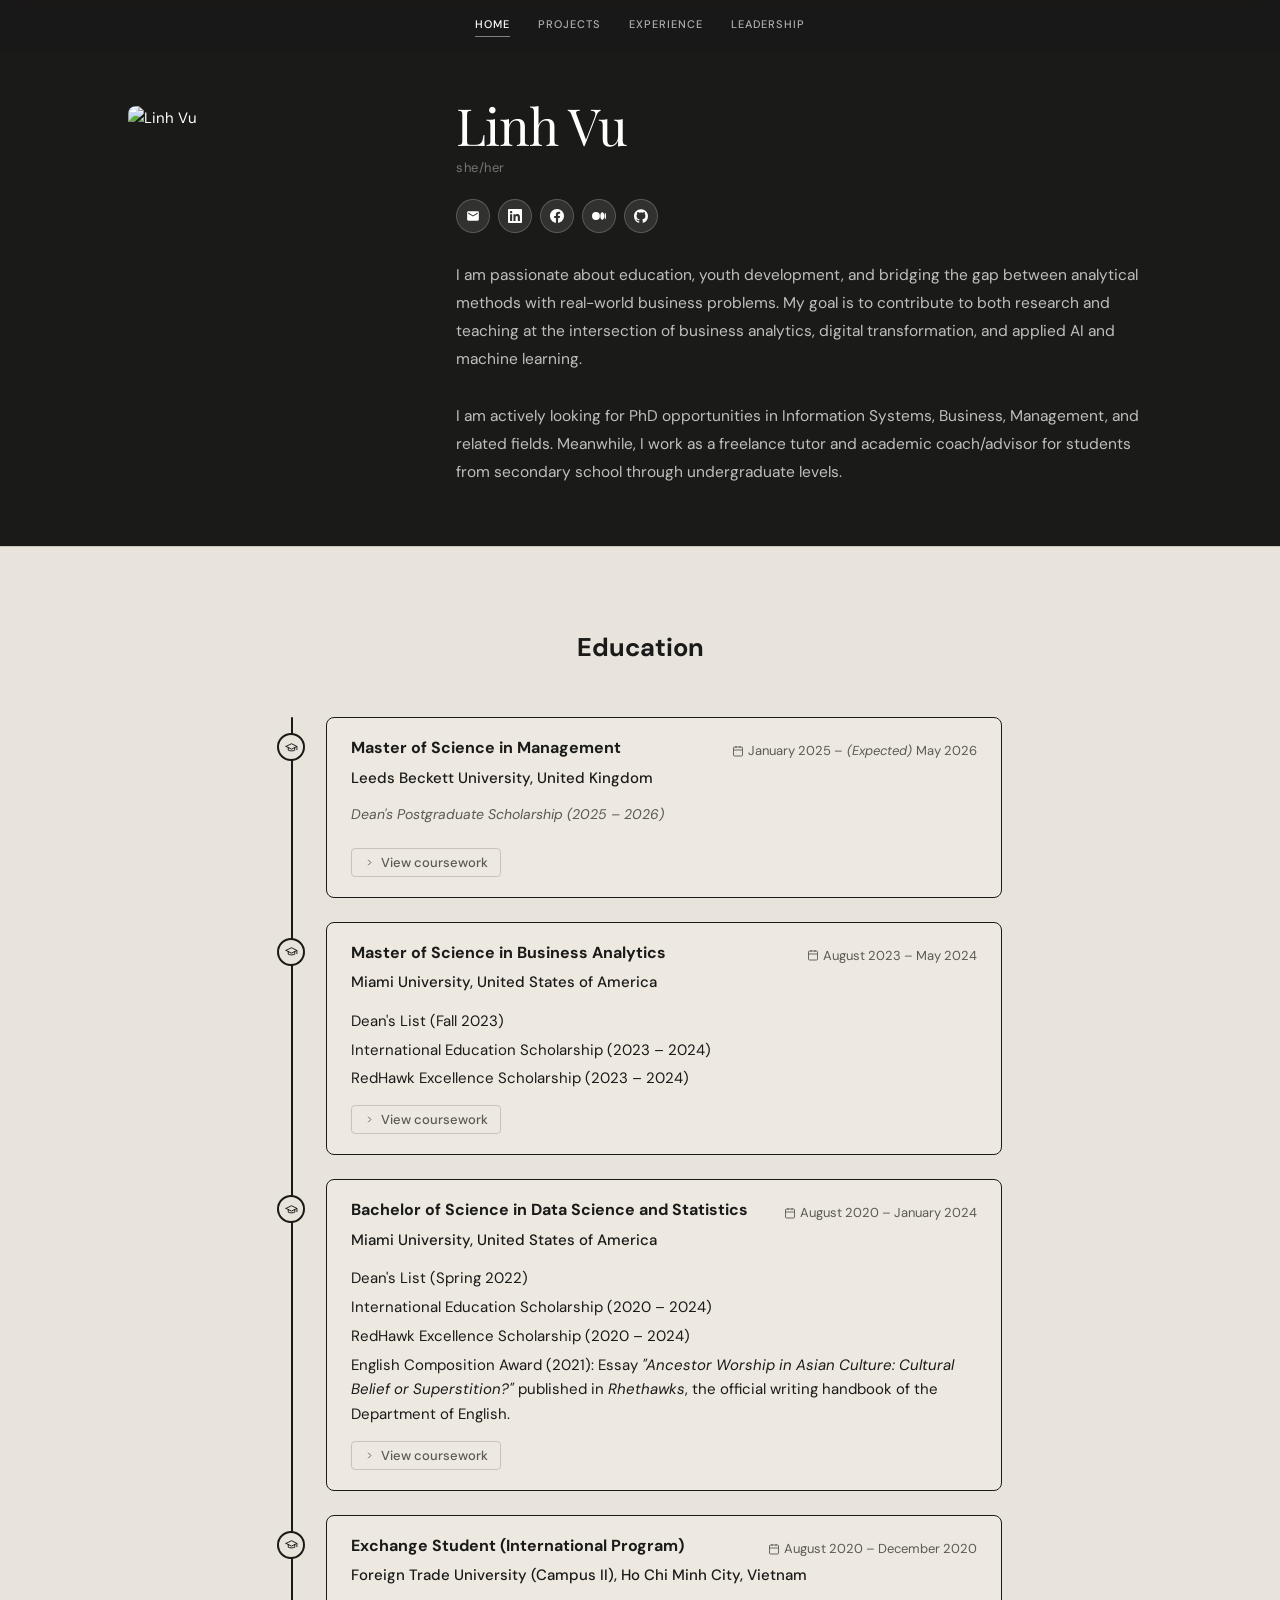
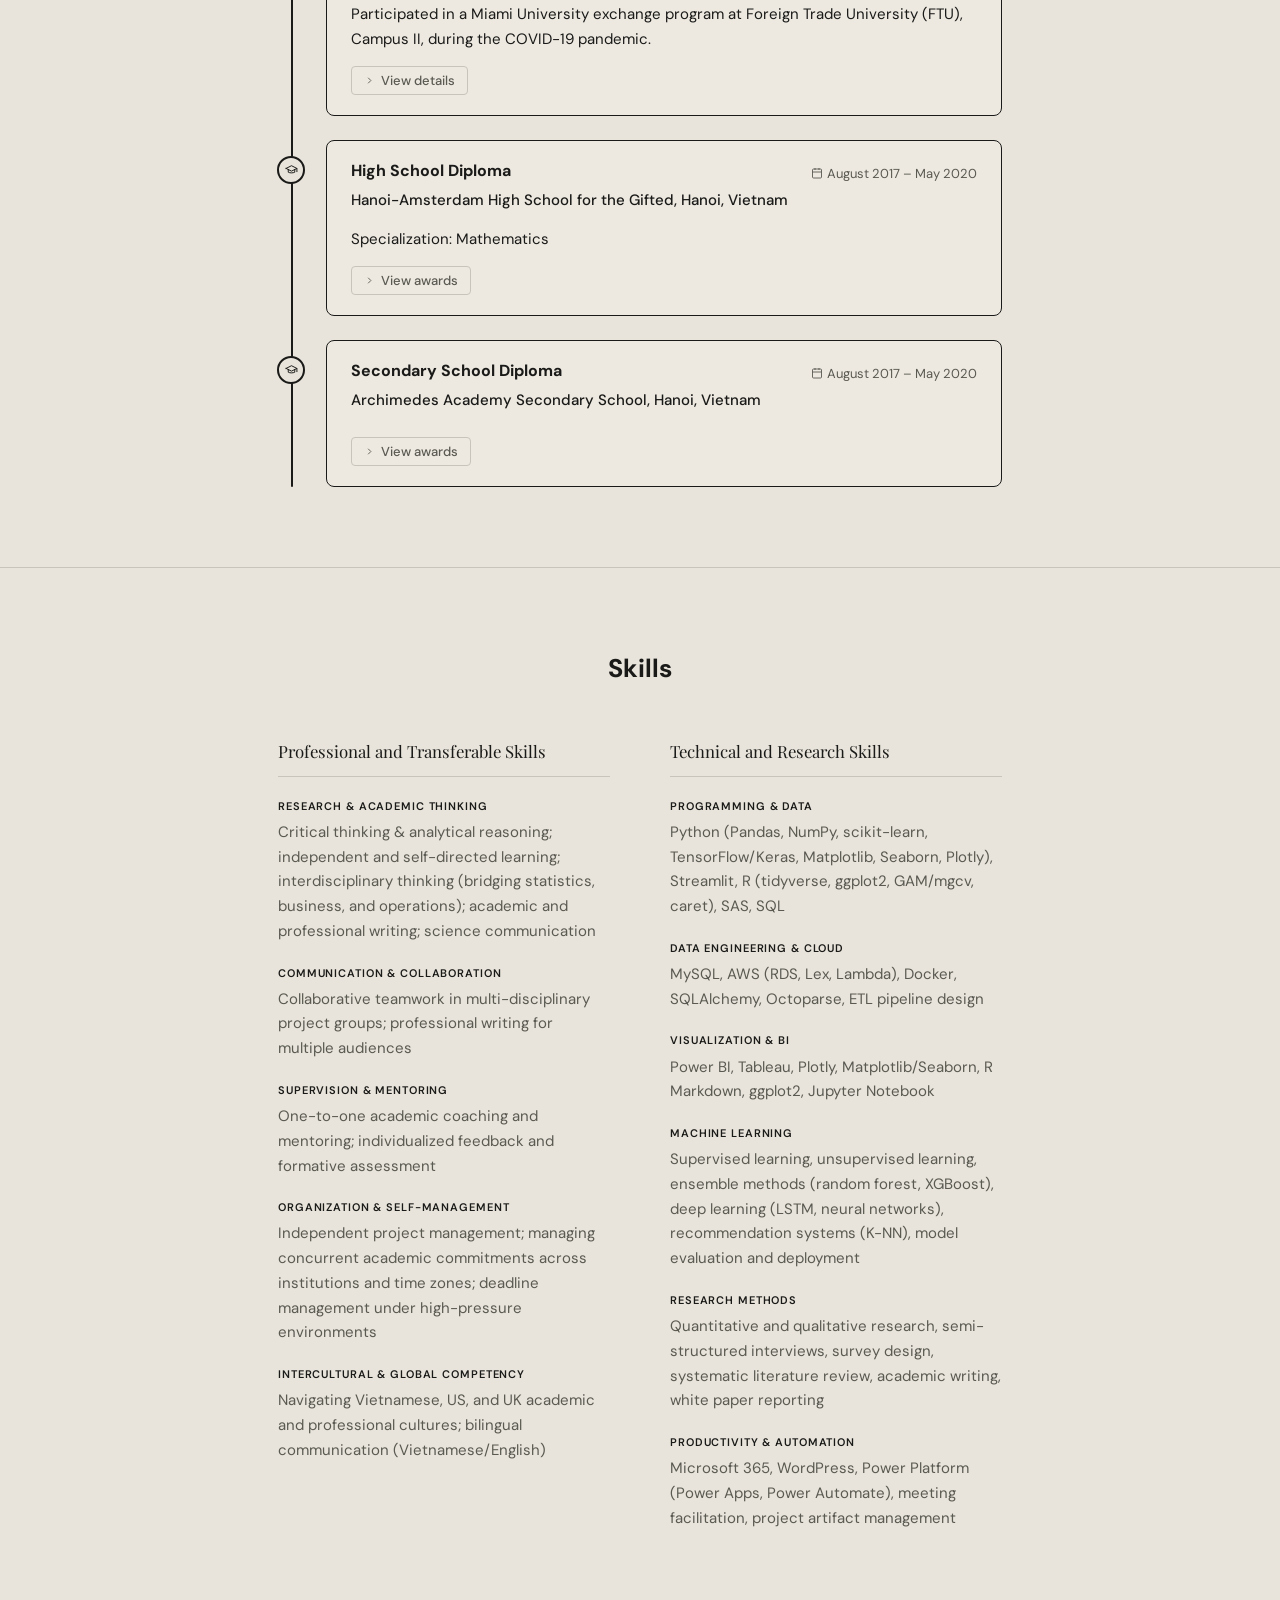
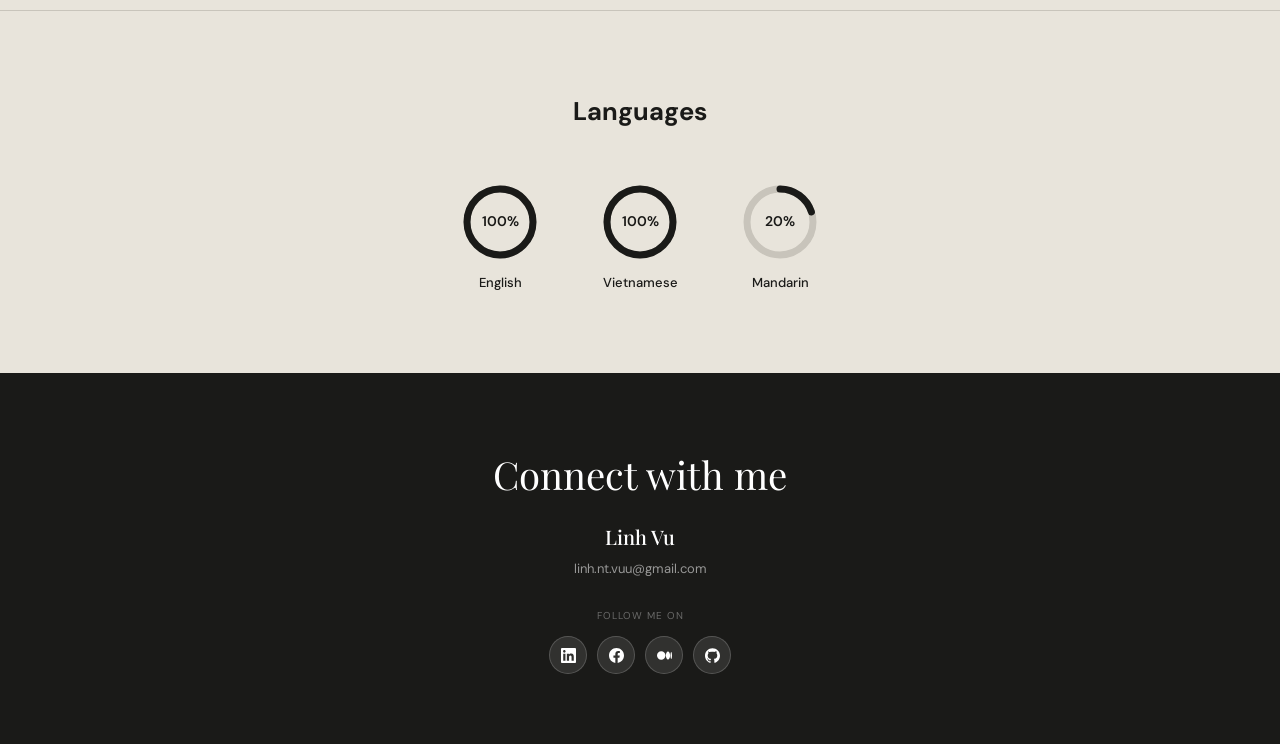
==== commit 6fdb04ff: "Update index.html" ====
--- a/index.html
+++ b/index.html
@@ -9,6 +9,7 @@
   <link href="https://fonts.googleapis.com/css2?family=Playfair+Display:ital,wght@0,400;0,500;0,700;1,400;1,500&family=DM+Sans:wght@300;400;500&display=swap" rel="stylesheet" />
   <link rel="stylesheet" href="style.css" />
   <style>
+    
     /* ── HOME HERO ── */
     .hero {
       background: var(--bg-dark);
@@ -19,7 +20,6 @@
       gap: 48px;
       align-items: center;
     }
-    
     /* photo left */
     .hero-photo {
       width: 100%;
@@ -51,6 +51,23 @@
     .hero-social-link:hover { background: rgba(255,255,255,0.2); }
     .hero-social-link svg { width: 14px; height: 14px; fill: white; }
     .hero-bio { font-size: 15.5px; line-height: 1.82; color: rgba(255,255,255,0.72); }
+
+    /* ── AWARD LIST ── */
+    .award-detail {
+      font-size: 12.5px;
+      color: var(--text-light);
+      margin-top: 4px;
+      line-height: 1.6;
+      font-style: italic;
+    }
+    .edu-awards-list a {
+      text-decoration: underline;
+      text-underline-offset: 2px;
+      color: inherit;
+      opacity: 0.75;
+    }
+    .edu-awards-list a:hover { opacity: 1; }
+    
   </style>
 </head>
 <body>
@@ -104,6 +121,7 @@
     <div class="section-content">
       <div class="timeline reveal">
 
+        <!-- Leeds Beckett University -->
         <div class="timeline-item">
           <div class="timeline-dot">
             <!-- graduation cap line-art -->
@@ -135,9 +153,10 @@
               <p><strong>Managing Financial Resources:</strong> financial reporting, ratio analysis, cost-volume-profit analysis, budgeting, investment appraisal (NPV, IRR)</p>
               <p><strong>Risk Management:</strong> ERM, risk assessment matrices, ISO 31000 risk framework, operational and strategic risk, supply chain risk</p>
             </div>
-          </div>
-        </div>
-
+          </div> <!-- class="timeline-card" -->
+        </div> <!-- class="timeline-item" -->
+
+        <!-- Miami University Master -->
         <div class="timeline-item">
           <div class="timeline-dot">
             <svg viewBox="0 0 24 24"><path d="M22 10v6M2 10l10-5 10 5-10 5-10-5z"/><path d="M6 12v5c3.33 1.67 8.67 1.67 12 0v-5"/></svg>
@@ -162,7 +181,6 @@
               View coursework
             </button>
             <div class="coursework-panel">
-              <!-- <div class="cw-subhead">Relevant Coursework</div> -->
               <p><strong>Data Warehousing and Business Intelligence (BI):</strong> data warehouse architecture, ETL processes, dimensional modeling (star/snowflake schema), BI tools</p>
               <p><strong>Big Data:</strong> large-scale data integration, distributed computing, Python/SQL pipelines, feature engineering</p>
               <p><strong>Data Mining in Business:</strong> classification, clustering, model evaluation, SMOTE, cross-validation</p>
@@ -173,9 +191,10 @@
               <p><strong>Systems Modeling and Optimization:</strong> linear programming, decision modeling, sensitivity analysis</p>
               <p><strong>Prescriptive Analytics:</strong> optimization modeling, decision support systems, simulation</p>
             </div>
-          </div>
-        </div>
-
+          </div> <!-- class="timeline-card" -->
+        </div> <!-- class="timeline-item" -->
+
+        <!-- Miami University Bachelor -->
         <div class="timeline-item">
           <div class="timeline-dot">
             <svg viewBox="0 0 24 24"><path d="M22 10v6M2 10l10-5 10 5-10 5-10-5z"/><path d="M6 12v5c3.33 1.67 8.67 1.67 12 0v-5"/></svg>
@@ -201,7 +220,6 @@
               View coursework
             </button>
             <div class="coursework-panel">
-              <!-- <div class="cw-subhead">Relevant Coursework</div> -->
               <p><strong>Programming Foundations:</strong> OOP, Java, data abstraction, data structures, web application programming, algorithmic thinking</p>
               <p><strong>Database Systems:</strong> relational databases, SQL, schema design, query optimization</p>
               <p><strong>Statistical Programming:</strong> R/SAS, Monte Carlo simulation, randomization tests, statistical computing</p>
@@ -215,12 +233,136 @@
               <p><strong>Economics:</strong> applied econometrics, micro/macro-economics, market structures, fiscal/monetary policy</p>
               <p><strong>Financial Accounting:</strong> financial statements, cost analysis, managerial decision-support</p>
             </div>
-          </div>
-        </div>
-
-      </div>
-    </div>
-  </div>
+          </div> <!-- class="timeline-card" -->
+        </div> <!-- class="timeline-item" -->
+
+        <!-- Foreign Trade University -->
+        <div class="timeline-item">
+          <div class="timeline-dot">
+            <svg viewBox="0 0 24 24"><path d="M22 10v6M2 10l10-5 10 5-10 5-10-5z"/><path d="M6 12v5c3.33 1.67 8.67 1.67 12 0v-5"/></svg>
+          </div>
+          <div class="timeline-card">
+            <div class="timeline-card-header">
+              <div class="timeline-card-title">Exchange Student (International Program)</div>
+              <div class="timeline-card-date">
+                <svg viewBox="0 0 24 24"><rect x="3" y="4" width="18" height="18" rx="2"/><line x1="16" y1="2" x2="16" y2="6"/><line x1="8" y1="2" x2="8" y2="6"/><line x1="3" y1="10" x2="21" y2="10"/></svg>
+                August 2020 – December 2020
+              </div>
+            </div>
+            <span class="timeline-card-org">Foreign Trade University (Campus II), Ho Chi Minh City, Vietnam</span>
+            <ul class="edu-awards-list">
+              <li>Participated in a Miami University exchange program at Foreign Trade University (FTU), Campus II, during the COVID-19 pandemic.</li>
+            </ul>
+            <button class="coursework-toggle" onclick="toggleCard(this)">
+              <svg viewBox="0 0 24 24"><polyline points="9 6 15 12 9 18"/></svg>
+              View details
+            </button>
+            <div class="coursework-panel">
+              <p>Completed in-person <strong>Microeconomics</strong> and <strong>Macroeconomics</strong> coursework at FTU alongside full-time online study at Miami University</p>
+              <p>
+                <strong>Activity:</strong> Guest Speaker at at workshop "Studying Abroad Experiences: How to Navigate International Education."
+                <a href="leadership.html#guest-speaker" style="display: inline-block; margin-left: 8px; font-size: 12px; color: var(--text-light); text-decoration: underline; white-space: nowrap;">
+                  View on Leadership page →
+                </a>
+              </p>
+            </div> <!-- class="coursework-panel" -->
+          </div> <!-- class="timeline-card" -->
+        </div> <!-- class="timeline-item" -->
+
+        <!-- Hanoi-Amsterdam High School for the Gifted -->
+        <div class="timeline-item">
+          <div class="timeline-dot">
+            <svg viewBox="0 0 24 24"><path d="M22 10v6M2 10l10-5 10 5-10 5-10-5z"/><path d="M6 12v5c3.33 1.67 8.67 1.67 12 0v-5"/></svg>
+          </div>
+          <div class="timeline-card">
+            <div class="timeline-card-header">
+              <div class="timeline-card-title">High School Diploma</div>
+              <div class="timeline-card-date">
+                <svg viewBox="0 0 24 24"><rect x="3" y="4" width="18" height="18" rx="2"/><line x1="16" y1="2" x2="16" y2="6"/><line x1="8" y1="2" x2="8" y2="6"/><line x1="3" y1="10" x2="21" y2="10"/></svg>
+                August 2017 – May 2020
+              </div>
+            </div>
+            <span class="timeline-card-org">Hanoi-Amsterdam High School for the Gifted, Hanoi, Vietnam</span>
+            <ul class="edu-awards-list">
+              <li>Specialization: Mathematics</li>
+            </ul>
+            <button class="coursework-toggle" onclick="toggleCard(this)">
+              <svg viewBox="0 0 24 24"><polyline points="9 6 15 12 9 18"/></svg>
+              View awards
+            </button>
+            <div class="coursework-panel">
+              <ul class="edu-awards-list">
+                <li><strong>Third Prize</strong> — Hanoi Municipal Selection Examination for Gifted High School Students, Hanoi, Vietnam (March 2020)</li>
+                <li>
+                  <strong>Consolation Prize</strong> — <a href="https://www.facebook.com/toanmohinh.hanoi/" target="_blank">Math Modelling Competition</a>, organized by Vietnam Society for Applications of Mathematics, Hanoi, Vietnam (August 2019)
+                  <div class="award-detail">3-day annual competition for 25 teams (100 participants) from Hanoi to solve real-life problems using math models.</div>
+                </li>
+                <li>
+                  <strong>Honorable Mention</strong> — <a href="https://www.immchallenge.org/Index.html" target="_blank">5th International Mathematical Modeling Challenge (IM<sup>2</sup>C)</a>, organized by COMAP and NeoUnion ESC Organization, Remote (March–May 2019)
+                  <div class="award-detail">Represented Vietnam as part of a 4-member team; problem topic: Earth's Carrying Capacity. 57 teams from 33 countries/regions competed in the international round.</div>
+                </li>
+                <li>
+                  <strong>Silver Medal</strong> — <a href="https://www.facebook.com/InternationalTalentMathematicsContest" target="_blank">International Talent Mathematics Contest (ITMC)</a>, Bangkok, Thailand (February 2019)
+                  <div class="award-detail">Nearly 1,000 students from 10 countries participated.</div>
+                </li>
+                <li>
+                  <strong>3rd Place</strong> — Winter Round, 6th International Tournament Mathematics Without Borders, Bulgaria — Remote (February 2019)
+                  <div class="award-detail">Mathematics competition for students from grade 6 to 12 with 4 rounds (Spring, Summer, Autumn, Winter). 250 participants from all age groups attended the Winter round.</div>
+                </li>
+                <li><strong>Third Prize</strong> — Hanoi Municipal Selection Examination for Gifted High School Students, Hanoi, Vietnam (December 2018)</li>
+                <li>
+                  <strong>Ams Ambassador</strong> — <a href="https://hn-ams.edu.vn/content/tan-ai-su-ams-2018-vu-nam-trang-linh-nu-sinh-chuyen-toan-xinh-ep-va-tai-nang" target="_blank">Hanoi–Amsterdam High School for the Gifted</a>, Hanoi, Vietnam (2018)
+                  <div class="award-detail">Selected through the annual <a href="https://www.facebook.com/ngayhoianhtai18/" target="_blank">Ngày Hội Anh Tài (Talent Showcase)</a> competition — 4 competitive rounds (application, interview, talent showcase, finale) based on academic, talent, and extracurricular achievements. Recognized as a representative for over 2,000 students of the school.</div>
+                </li>
+                <li>
+                  <strong>Gold Award</strong> — <a href="https://www.facebook.com/SGYouthAmbassadors" target="_blank">Asia Student Leadership Conference (ASLC)</a>, organized by Youth Ambassadors and <a href="https://www.nyc.gov.sg" target="_blank">National Youth Council (NYC) Singapore</a>, Singapore (July 2018)
+                  <div class="award-detail">Annual conference attracting 260 participants from 10 countries across Asia.</div>
+                </li>
+              </ul> <!-- class="edu-awards-list" -->
+            </div> <!-- class="coursework-panel" -->
+          </div> <!-- class="timeline-card" -->
+        </div> <!-- class="timeline-item" -->
+
+        <!-- Archimedes Academy Secondary School -->
+        <div class="timeline-item">
+          <div class="timeline-dot">
+            <svg viewBox="0 0 24 24"><path d="M22 10v6M2 10l10-5 10 5-10 5-10-5z"/><path d="M6 12v5c3.33 1.67 8.67 1.67 12 0v-5"/></svg>
+          </div>
+          <div class="timeline-card">
+            <div class="timeline-card-header">
+              <div class="timeline-card-title">Secondary School Diploma</div>
+              <div class="timeline-card-date">
+                <svg viewBox="0 0 24 24"><rect x="3" y="4" width="18" height="18" rx="2"/><line x1="16" y1="2" x2="16" y2="6"/><line x1="8" y1="2" x2="8" y2="6"/><line x1="3" y1="10" x2="21" y2="10"/></svg>
+                August 2017 – May 2020
+              </div>
+            </div>
+            <span class="timeline-card-org">Archimedes Academy Secondary School, Hanoi, Vietnam</span>
+            <!--
+            <ul class="edu-awards-list">
+              <li></li>
+            </ul>
+            -->
+            <button class="coursework-toggle" onclick="toggleCard(this)">
+              <svg viewBox="0 0 24 24"><polyline points="9 6 15 12 9 18"/></svg>
+              View awards
+            </button>
+            <div class="coursework-panel">
+              <ul class="edu-awards-list">
+                <li>
+                  <strong>Second Prize</strong> — Hanoi Municipal Academic Competition for Gifted Grade 9 Students, Mathematics — Hanoi, Vietnam (2017)
+                  <div class="award-detail">Grade 9 students in Hanoi competed in one of 13 subjects including Math, Literature, History, Chemistry, and Physics. 166 students competed in the Mathematics section.</div>
+                </li>
+                <li><strong>Silver Medal</strong> — <a href="https://cmseducation.org/iymc/" target="_blank">International Young Mathematicians' Convention (IYMC)</a>, India (2016)</li>
+                <li><strong>Bronze Medal</strong> — Hanoi Open Mathematics Competition (HOMC), Hanoi, Vietnam (2016)</li>
+                <li><strong>Gold Medal</strong> — International Mathematics Contest (IMC), Singapore (2015)</li>
+              </ul> <!-- class="edu-awards-list" -->
+            </div> <!-- class="coursework-panel" -->
+          </div> <!-- class="timeline-card" -->
+        </div> <!-- class="timeline-item" -->
+
+      </div> <!-- class="timeline reveal" -->
+    </div> <!-- class="section-content" -->
+  </div> <!-- class="section-inner" -->
 </section>
 
 <!-- SKILLS -->
--- a/style.css
+++ b/style.css
@@ -12,7 +12,9 @@
   --nav-h: 52px;
   --content-max: 980px;     /* wider content */
   /* min 20px so mobile has breathing room matching hero padding */
-  --page-pad: clamp(20px, 5vw, 80px);
+  /* --page-pad: clamp(20px, 5vw, 80px); */
+  --page-pad: clamp(20px, 10vw, 160px);
+  /* --page-pad-mobile: clamp(20px, 5vw, 80px); */
   --dot-size: 28px;
   --line-left: 13px;        /* center of the 2px line = (dot-size/2) - 1 */
 }
@@ -88,7 +90,7 @@
   content: '';
   position: absolute;
   left: var(--line-left);
-  top: -5px;   /* extend well above first dot for visual breathing room */
+  top: 0;   /* extend well above first dot for visual breathing room */
   bottom: 0;
   width: 2px;
   background: var(--bg-dark);
@@ -340,7 +342,7 @@
 
 /* ══ MOBILE responsive adjustments ══ */
 /* ══ HERO mobile ══ */
-@media (max-width: 968px) {
+@media (max-width: 800px) {
   .hero {
     grid-template-columns: 1fr !important;
     gap: 28px !important;
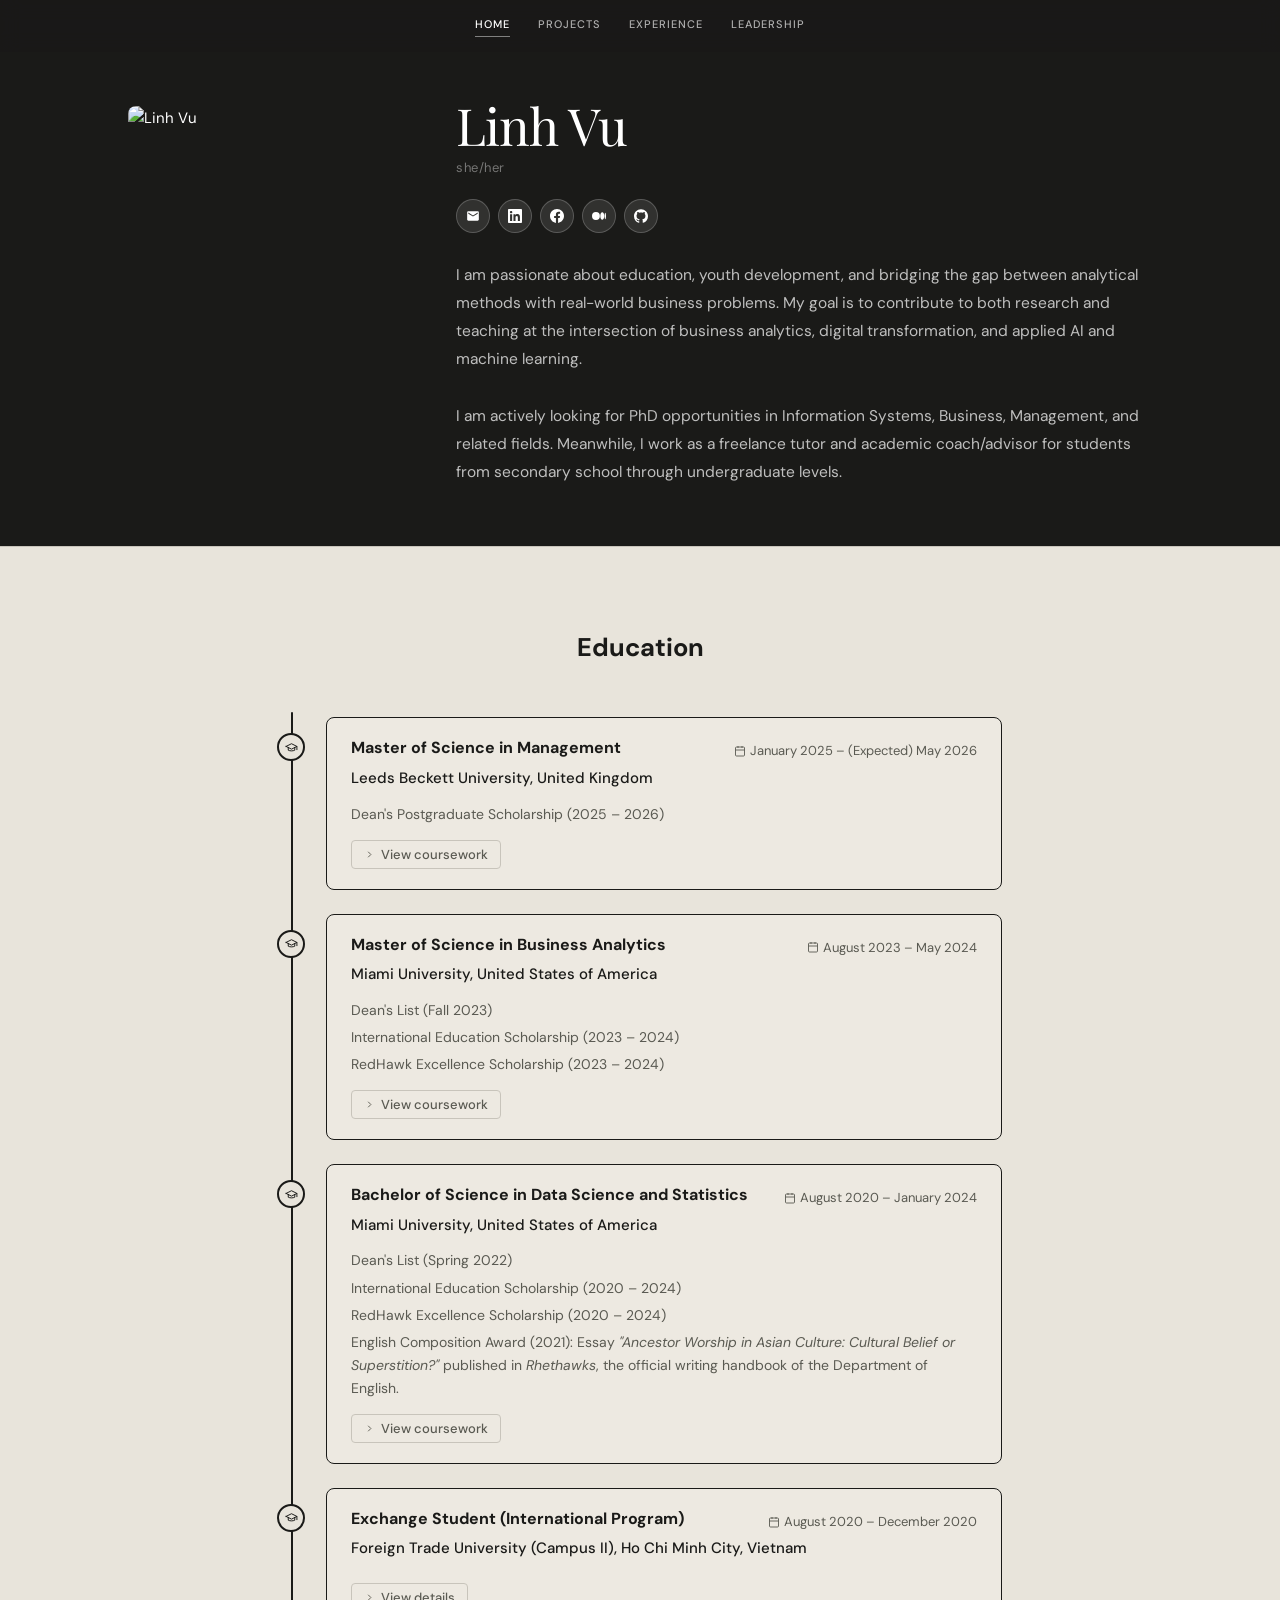
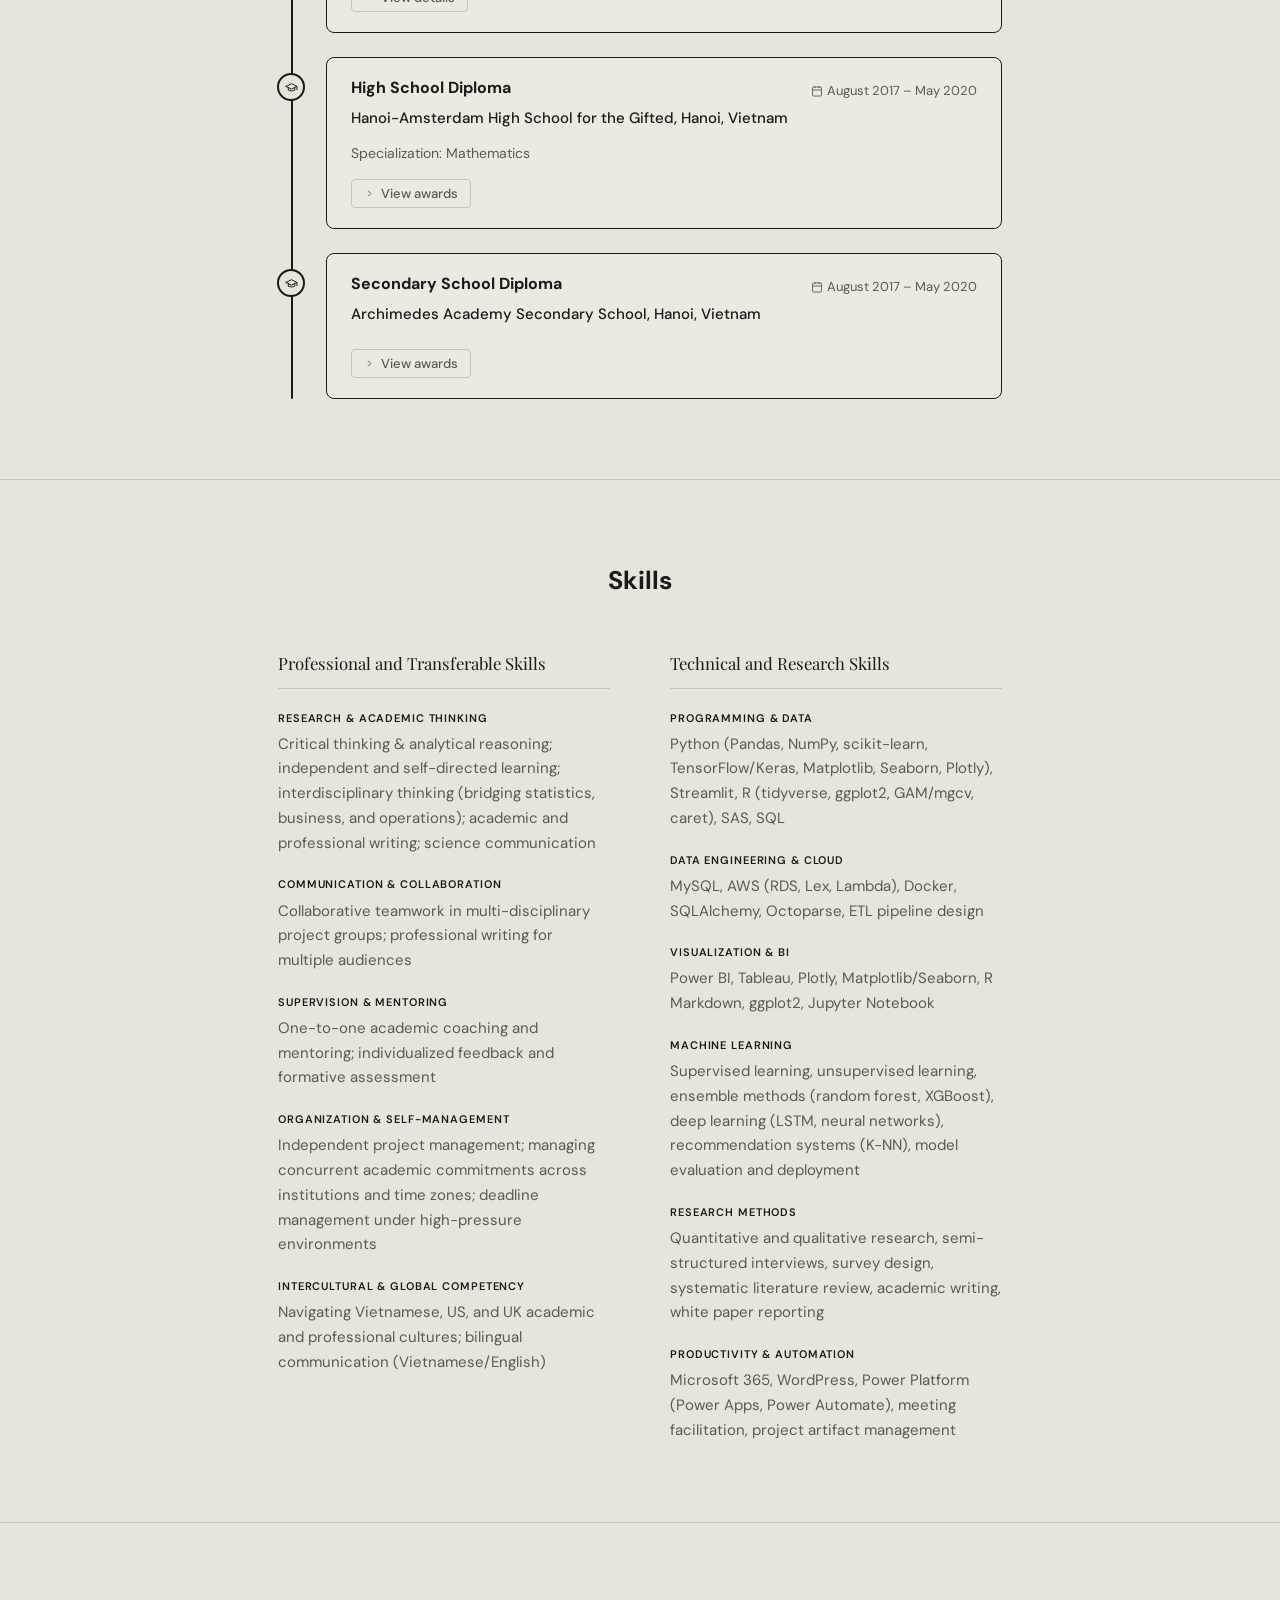
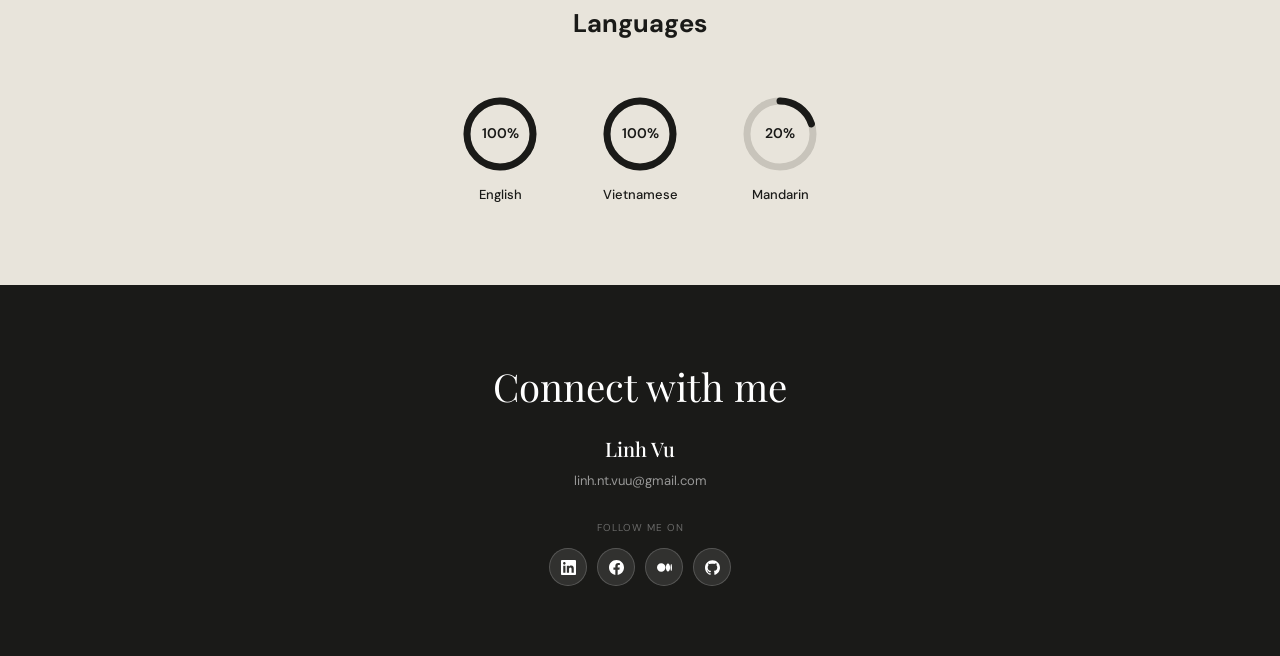
==== commit a5957391: "Update index.html" ====
--- a/index.html
+++ b/index.html
@@ -9,7 +9,6 @@
   <link href="https://fonts.googleapis.com/css2?family=Playfair+Display:ital,wght@0,400;0,500;0,700;1,400;1,500&family=DM+Sans:wght@300;400;500&display=swap" rel="stylesheet" />
   <link rel="stylesheet" href="style.css" />
   <style>
-    
     /* ── HOME HERO ── */
     .hero {
       background: var(--bg-dark);
@@ -51,23 +50,6 @@
     .hero-social-link:hover { background: rgba(255,255,255,0.2); }
     .hero-social-link svg { width: 14px; height: 14px; fill: white; }
     .hero-bio { font-size: 15.5px; line-height: 1.82; color: rgba(255,255,255,0.72); }
-
-    /* ── AWARD LIST ── */
-    .award-detail {
-      font-size: 12.5px;
-      color: var(--text-light);
-      margin-top: 4px;
-      line-height: 1.6;
-      font-style: italic;
-    }
-    .edu-awards-list a {
-      text-decoration: underline;
-      text-underline-offset: 2px;
-      color: inherit;
-      opacity: 0.75;
-    }
-    .edu-awards-list a:hover { opacity: 1; }
-    
   </style>
 </head>
 <body>
@@ -132,20 +114,21 @@
               <div class="timeline-card-title">Master of Science in Management</div>
               <div class="timeline-card-date">
                 <svg viewBox="0 0 24 24"><rect x="3" y="4" width="18" height="18" rx="2"/><line x1="16" y1="2" x2="16" y2="6"/><line x1="8" y1="2" x2="8" y2="6"/><line x1="3" y1="10" x2="21" y2="10"/></svg>
-                January 2025 – <em>(Expected)</em> May 2026
-              </div>
-            </div>
+                January 2025 – (Expected) May 2026
+              </div>
+            </div> <!-- class="timeline-card-header" -->
             <span class="timeline-card-org">Leeds Beckett University, United Kingdom</span>
-            <div class="edu-meta">Dean's Postgraduate Scholarship (2025 – 2026)</div>
-            <button class="coursework-toggle" onclick="toggleCard(this)">
-              <!-- <svg viewBox="0 0 24 24"><polyline points="6 9 12 15 18 9"/></svg> -->
+            <ul class="timeline-card-edu-scholarship">
+              <li>Dean's Postgraduate Scholarship (2025 – 2026)</li>
+            </ul>
+            <button class="timeline-card-toggle" onclick="toggleCard(this)">
               <svg viewBox="0 0 24 24"><polyline points="9 6 15 12 9 18"/></svg>
               View coursework
             </button>
-            <div class="coursework-panel">
-              <div class="cw-subhead">Dissertation</div>
+            <div class="edu-panel">
+              <div class="edu-panel-subhead">Dissertation</div>
               <p><strong>"University-Industry Collaboration and Student Entrepreneurial Mindset Development in Vietnam"</strong> — semi-structured interviews, thematic analysis, strategic management theory, higher education policy, human capital development, entrepreneurship education</p>
-              <div class="cw-subhead">Coursework</div>
+              <div class="edu-panel-subhead">Coursework</div>
               <p><strong>Corporate Strategy:</strong> portfolio analysis, digital transformation strategy, strategic change management</p>
               <p><strong>Operations and Logistics Management:</strong> supply chain design, digital supply chain resilience, Industry 4.0 (IoT, RFID, ERP/SAP), lean/agile/JIT, sustainability in operations</p>
               <p><strong>Contemporary Marketing:</strong> digital marketing strategy, omnichannel strategy, market segmentation, CRM, consumer behavior, customer lifecycle</p>
@@ -168,19 +151,18 @@
                 <svg viewBox="0 0 24 24"><rect x="3" y="4" width="18" height="18" rx="2"/><line x1="16" y1="2" x2="16" y2="6"/><line x1="8" y1="2" x2="8" y2="6"/><line x1="3" y1="10" x2="21" y2="10"/></svg>
                 August 2023 – May 2024
               </div>
-            </div>
+            </div> <!-- class="timeline-card-header" -->
             <span class="timeline-card-org">Miami University, United States of America</span>
-            <ul class="edu-awards-list">
+            <ul class="timeline-card-edu-scholarship">
               <li>Dean's List (Fall 2023)</li>
               <li>International Education Scholarship (2023 – 2024)</li>
               <li>RedHawk Excellence Scholarship (2023 – 2024)</li>
             </ul>
-            <button class="coursework-toggle" onclick="toggleCard(this)">
-              <!-- <svg viewBox="0 0 24 24"><polyline points="6 9 12 15 18 9"/></svg> -->
+            <button class="timeline-card-toggle" onclick="toggleCard(this)">
               <svg viewBox="0 0 24 24"><polyline points="9 6 15 12 9 18"/></svg>
               View coursework
             </button>
-            <div class="coursework-panel">
+            <div class="edu-panel">
               <p><strong>Data Warehousing and Business Intelligence (BI):</strong> data warehouse architecture, ETL processes, dimensional modeling (star/snowflake schema), BI tools</p>
               <p><strong>Big Data:</strong> large-scale data integration, distributed computing, Python/SQL pipelines, feature engineering</p>
               <p><strong>Data Mining in Business:</strong> classification, clustering, model evaluation, SMOTE, cross-validation</p>
@@ -206,20 +188,19 @@
                 <svg viewBox="0 0 24 24"><rect x="3" y="4" width="18" height="18" rx="2"/><line x1="16" y1="2" x2="16" y2="6"/><line x1="8" y1="2" x2="8" y2="6"/><line x1="3" y1="10" x2="21" y2="10"/></svg>
                 August 2020 – January 2024
               </div>
-            </div>
+            </div> <!-- class="timeline-card-header" -->
             <span class="timeline-card-org">Miami University, United States of America</span>
-            <ul class="edu-awards-list">
+            <ul class="timeline-card-edu-scholarship">
               <li>Dean's List (Spring 2022)</li>
               <li>International Education Scholarship (2020 – 2024)</li>
               <li>RedHawk Excellence Scholarship (2020 – 2024)</li>
               <li>English Composition Award (2021): Essay <em>"Ancestor Worship in Asian Culture: Cultural Belief or Superstition?"</em> published in <em>Rhethawks</em>, the official writing handbook of the Department of English.</li>
             </ul>
-            <button class="coursework-toggle" onclick="toggleCard(this)">
-              <!-- <svg viewBox="0 0 24 24"><polyline points="6 9 12 15 18 9"/></svg> -->
+            <button class="timeline-card-toggle" onclick="toggleCard(this)">
               <svg viewBox="0 0 24 24"><polyline points="9 6 15 12 9 18"/></svg>
               View coursework
             </button>
-            <div class="coursework-panel">
+            <div class="edu-panel">
               <p><strong>Programming Foundations:</strong> OOP, Java, data abstraction, data structures, web application programming, algorithmic thinking</p>
               <p><strong>Database Systems:</strong> relational databases, SQL, schema design, query optimization</p>
               <p><strong>Statistical Programming:</strong> R/SAS, Monte Carlo simulation, randomization tests, statistical computing</p>
@@ -248,24 +229,20 @@
                 <svg viewBox="0 0 24 24"><rect x="3" y="4" width="18" height="18" rx="2"/><line x1="16" y1="2" x2="16" y2="6"/><line x1="8" y1="2" x2="8" y2="6"/><line x1="3" y1="10" x2="21" y2="10"/></svg>
                 August 2020 – December 2020
               </div>
-            </div>
+            </div> <!-- class="timeline-card-header" -->
             <span class="timeline-card-org">Foreign Trade University (Campus II), Ho Chi Minh City, Vietnam</span>
-            <ul class="edu-awards-list">
-              <li>Participated in a Miami University exchange program at Foreign Trade University (FTU), Campus II, during the COVID-19 pandemic.</li>
-            </ul>
-            <button class="coursework-toggle" onclick="toggleCard(this)">
+            <button class="timeline-card-toggle" onclick="toggleCard(this)">
               <svg viewBox="0 0 24 24"><polyline points="9 6 15 12 9 18"/></svg>
               View details
             </button>
-            <div class="coursework-panel">
+            <div class="edu-panel">
+              <p>Participated in a Miami University exchange program at Foreign Trade University (FTU), Campus II, during the COVID-19 pandemic.</p>
               <p>Completed in-person <strong>Microeconomics</strong> and <strong>Macroeconomics</strong> coursework at FTU alongside full-time online study at Miami University</p>
               <p>
                 <strong>Activity:</strong> Guest Speaker at at workshop "Studying Abroad Experiences: How to Navigate International Education."
-                <a href="leadership.html#guest-speaker" style="display: inline-block; margin-left: 8px; font-size: 12px; color: var(--text-light); text-decoration: underline; white-space: nowrap;">
-                  View on Leadership page →
-                </a>
+                <a href="leadership.html#guest-speaker" style="display: inline-block; margin-left: 8px; font-size: 12px; color: var(--text-light); text-decoration: underline; white-space: nowrap;">View on Leadership page →</a>
               </p>
-            </div> <!-- class="coursework-panel" -->
+            </div>
           </div> <!-- class="timeline-card" -->
         </div> <!-- class="timeline-item" -->
 
@@ -281,45 +258,73 @@
                 <svg viewBox="0 0 24 24"><rect x="3" y="4" width="18" height="18" rx="2"/><line x1="16" y1="2" x2="16" y2="6"/><line x1="8" y1="2" x2="8" y2="6"/><line x1="3" y1="10" x2="21" y2="10"/></svg>
                 August 2017 – May 2020
               </div>
-            </div>
+            </div> <!-- class="timeline-card-header" -->
             <span class="timeline-card-org">Hanoi-Amsterdam High School for the Gifted, Hanoi, Vietnam</span>
-            <ul class="edu-awards-list">
+            <ul class="timeline-card-edu-scholarship">
               <li>Specialization: Mathematics</li>
             </ul>
-            <button class="coursework-toggle" onclick="toggleCard(this)">
+            <button class="timeline-card-toggle" onclick="toggleCard(this)">
               <svg viewBox="0 0 24 24"><polyline points="9 6 15 12 9 18"/></svg>
               View awards
             </button>
-            <div class="coursework-panel">
-              <ul class="edu-awards-list">
-                <li><strong>Third Prize</strong> — Hanoi Municipal Selection Examination for Gifted High School Students, Hanoi, Vietnam (March 2020)</li>
-                <li>
-                  <strong>Consolation Prize</strong> — <a href="https://www.facebook.com/toanmohinh.hanoi/" target="_blank">Math Modelling Competition</a>, organized by Vietnam Society for Applications of Mathematics, Hanoi, Vietnam (August 2019)
-                  <div class="award-detail">3-day annual competition for 25 teams (100 participants) from Hanoi to solve real-life problems using math models.</div>
-                </li>
-                <li>
-                  <strong>Honorable Mention</strong> — <a href="https://www.immchallenge.org/Index.html" target="_blank">5th International Mathematical Modeling Challenge (IM<sup>2</sup>C)</a>, organized by COMAP and NeoUnion ESC Organization, Remote (March–May 2019)
-                  <div class="award-detail">Represented Vietnam as part of a 4-member team; problem topic: Earth's Carrying Capacity. 57 teams from 33 countries/regions competed in the international round.</div>
-                </li>
-                <li>
-                  <strong>Silver Medal</strong> — <a href="https://www.facebook.com/InternationalTalentMathematicsContest" target="_blank">International Talent Mathematics Contest (ITMC)</a>, Bangkok, Thailand (February 2019)
-                  <div class="award-detail">Nearly 1,000 students from 10 countries participated.</div>
-                </li>
-                <li>
-                  <strong>3rd Place</strong> — Winter Round, 6th International Tournament Mathematics Without Borders, Bulgaria — Remote (February 2019)
-                  <div class="award-detail">Mathematics competition for students from grade 6 to 12 with 4 rounds (Spring, Summer, Autumn, Winter). 250 participants from all age groups attended the Winter round.</div>
-                </li>
-                <li><strong>Third Prize</strong> — Hanoi Municipal Selection Examination for Gifted High School Students, Hanoi, Vietnam (December 2018)</li>
-                <li>
-                  <strong>Ams Ambassador</strong> — <a href="https://hn-ams.edu.vn/content/tan-ai-su-ams-2018-vu-nam-trang-linh-nu-sinh-chuyen-toan-xinh-ep-va-tai-nang" target="_blank">Hanoi–Amsterdam High School for the Gifted</a>, Hanoi, Vietnam (2018)
-                  <div class="award-detail">Selected through the annual <a href="https://www.facebook.com/ngayhoianhtai18/" target="_blank">Ngày Hội Anh Tài (Talent Showcase)</a> competition — 4 competitive rounds (application, interview, talent showcase, finale) based on academic, talent, and extracurricular achievements. Recognized as a representative for over 2,000 students of the school.</div>
-                </li>
-                <li>
-                  <strong>Gold Award</strong> — <a href="https://www.facebook.com/SGYouthAmbassadors" target="_blank">Asia Student Leadership Conference (ASLC)</a>, organized by Youth Ambassadors and <a href="https://www.nyc.gov.sg" target="_blank">National Youth Council (NYC) Singapore</a>, Singapore (July 2018)
-                  <div class="award-detail">Annual conference attracting 260 participants from 10 countries across Asia.</div>
-                </li>
-              </ul> <!-- class="edu-awards-list" -->
-            </div> <!-- class="coursework-panel" -->
+            <div class="edu-panel">
+              <ul class="award-list">
+                <li>
+                  <div class="award-item">
+                    <div class="award-item-title"><strong>Third Prize</strong>, Hanoi Municipal Selection Examination for Gifted High School Students</div>
+                    <div class="award-item-date">March 2020</div>
+                  </div>
+                </li>
+                <li>
+                  <div class="award-item">
+                    <div class="award-item-title"><strong>Consolation Prize</strong>, <a href="https://www.facebook.com/toanmohinh.hanoi/" target="_blank">Math Modelling Competition</a></div>
+                    <div class="award-item-date">August 2019</div>
+                  </div>
+                  <div class="award-item-detail">This 3-day annually competition was organized by Vietnam Society for Applications of Mathematics for 25 teams (100 participants) from Hanoi, Vietnam to solve real-life problems using math models.</div>
+                </li>
+                <li>
+                  <div class="award-item">
+                    <div class="award-item-title"><strong>Honorable Mention</strong>, <a href="https://www.immchallenge.org/Index.html" target="_blank">5th International Mathematical Modeling Challenge (IM<sup>2</sup>C)</a></div>
+                    <div class="award-item-date">March – May 2019</div>
+                  </div>
+                  <div class="award-item-detail">The competition was organized by the Consortium for Mathematics and Its Applications (COMAP), a not-for-profit company dedicated to the improvement of mathematics education, and NeoUnion ESC Organization in Hong Kong (SAR). Problem topic: "Earth's Carrying Capacity". 57 teams from 33 countries/regions competed in the international round.</div>
+                </li>
+                <li>
+                  <div class="award-item">
+                    <div class="award-item-title"><strong>Silver Medal</strong>, <a href="https://www.facebook.com/InternationalTalentMathematicsContest" target="_blank">International Talent Mathematics Contest (ITMC)</a>, Bangkok, Thailand</div>
+                    <div class="award-item-date">February 2019</div>
+                  </div>
+                  <div class="award-item-detail">Nearly 1,000 students from 10 countries participated.</div>
+                </li>
+                <li>
+                  <div class="award-item">
+                    <div class="award-item-title"><strong>3rd Place Winner</strong>, Winter Round of 6th International Tournament Mathematics Without Borders</div>
+                    <div class="award-item-date">February 2019</div>
+                  </div>
+                  <div class="award-item-detail">Mathematics competition for students from grade 6 to 12 with 4 rounds (Spring, Summer, Autumn, Winter). 250 participants from all age groups attended the Winter round.</div>
+                </li>
+                <li>
+                  <div class="award-item">
+                    <div class="award-item-title"><strong>Third Prize</strong>, Hanoi Municipal Selection Examination for Gifted High School Students</div>
+                    <div class="award-item-date">December 2018</div>
+                  </div>
+                </li>
+                <li>
+                  <div class="award-item">
+                    <div class="award-item-title"><strong>Ams Ambassador</strong>, <a href="https://hn-ams.edu.vn/content/tan-ai-su-ams-2018-vu-nam-trang-linh-nu-sinh-chuyen-toan-xinh-ep-va-tai-nang" target="_blank">Hanoi–Amsterdam High School for the Gifted</a>, Hanoi, Vietnam</div>
+                    <div class="award-item-date">2018 – 2019</div>
+                  </div>
+                  <div class="award-item-detail"><a href="https://www.facebook.com/ngayhoianhtai18/" target="_blank">Ngày Hội Anh Tài (Talent Showcase)</a> is an annual student event series running from March to September. I was selected as the school's student ambassador based on academic excellence, personal talent, and extracurricular achievements across 5 rounds: application form, interview, professional photoshoot and public voting on social media, talent showcase, and a grand finale stage performance (including formal evening wear, traditional costume presentation, and a Q&A segment for the top 3 finalists). based on academic, talent, and extracurricular achievements.</div>
+                </li>
+                <li>
+                  <div class="award-item">
+                    <div class="award-item-title"><strong>Gold Award</strong>, Asia Student Leadership Conference (ASLC), Singapore</div>
+                    <div class="award-item-date">July 2018</div>
+                  </div>
+                  <div class="award-item-detail">The annual conference was organized by <a href="https://www.facebook.com/SGYouthAmbassadors" target="_blank">Youth Ambassadors</a> and <a href="https://www.nyc.gov.sg" target="_blank">National Youth Council (NYC) Singapore</a>, attracting 260 participants from 10 countries across Asia in 2018.</div>
+                </li>
+              </ul> <!-- class="award-list" -->
+            </div> <!-- class="edu-panel" -->
           </div> <!-- class="timeline-card" -->
         </div> <!-- class="timeline-item" -->
 
@@ -335,35 +340,48 @@
                 <svg viewBox="0 0 24 24"><rect x="3" y="4" width="18" height="18" rx="2"/><line x1="16" y1="2" x2="16" y2="6"/><line x1="8" y1="2" x2="8" y2="6"/><line x1="3" y1="10" x2="21" y2="10"/></svg>
                 August 2017 – May 2020
               </div>
-            </div>
+            </div> <!-- class="timeline-card-header" -->
             <span class="timeline-card-org">Archimedes Academy Secondary School, Hanoi, Vietnam</span>
-            <!--
-            <ul class="edu-awards-list">
-              <li></li>
-            </ul>
-            -->
-            <button class="coursework-toggle" onclick="toggleCard(this)">
+            <button class="timeline-card-toggle" onclick="toggleCard(this)">
               <svg viewBox="0 0 24 24"><polyline points="9 6 15 12 9 18"/></svg>
               View awards
             </button>
-            <div class="coursework-panel">
-              <ul class="edu-awards-list">
-                <li>
-                  <strong>Second Prize</strong> — Hanoi Municipal Academic Competition for Gifted Grade 9 Students, Mathematics — Hanoi, Vietnam (2017)
-                  <div class="award-detail">Grade 9 students in Hanoi competed in one of 13 subjects including Math, Literature, History, Chemistry, and Physics. 166 students competed in the Mathematics section.</div>
-                </li>
-                <li><strong>Silver Medal</strong> — <a href="https://cmseducation.org/iymc/" target="_blank">International Young Mathematicians' Convention (IYMC)</a>, India (2016)</li>
-                <li><strong>Bronze Medal</strong> — Hanoi Open Mathematics Competition (HOMC), Hanoi, Vietnam (2016)</li>
-                <li><strong>Gold Medal</strong> — International Mathematics Contest (IMC), Singapore (2015)</li>
-              </ul> <!-- class="edu-awards-list" -->
-            </div> <!-- class="coursework-panel" -->
+            <div class="edu-panel">
+              <ul class="award-list">
+                <li>
+                  <div class="award-item">
+                    <div class="award-item-title"><strong>Second Prize</strong>, Hanoi Municipal Academic Competition for Gifted Grade 9 Students (Subject: Mathematics)</div>
+                    <div class="award-item-date">May 2017</div>
+                  </div>
+                  <div class="award-item-detail">Grade 9 students in Hanoi competed in one of 13 subjects including Math, Literature, History, Chemistry, and Physics. There were 166 students competed in the Mathematics section in academic year 2016 – 2017.</div>
+                </li>
+                <li>
+                  <div class="award-item">
+                    <div class="award-item-title"><strong>Silver Medal</strong>, <a href="https://cmseducation.org/iymc/" target="_blank">International Young Mathematicians' Convention (IYMC)</a>, India</div>
+                    <div class="award-item-date">2016</div>
+                  </div>
+                </li>
+                <li>
+                  <div class="award-item">
+                    <div class="award-item-title"><strong>Bronze Medal</strong>, Hanoi Open Mathematics Competition (HOMC)</div>
+                    <div class="award-item-date">2016</div>
+                  </div>
+                </li>
+                <li>
+                  <div class="award-item">
+                    <div class="award-item-title"><strong>Gold Medal</strong>, International Mathematics Contest (IMC), Singapore</div>
+                    <div class="award-item-date">2015</div>
+                  </div>
+                </li>
+              </ul> <!-- class="award-list" -->
+            </div> <!-- class="edu-panel" -->
           </div> <!-- class="timeline-card" -->
         </div> <!-- class="timeline-item" -->
 
       </div> <!-- class="timeline reveal" -->
     </div> <!-- class="section-content" -->
   </div> <!-- class="section-inner" -->
-</section>
+</section> <!-- end of EDUCATION section -->
 
 <!-- SKILLS -->
 <section class="section" id="skills">
@@ -391,7 +409,7 @@
       </div>
     </div>
   </div>
-</section>
+</section> <!-- end of SKILLS section -->
 
 <!-- LANGUAGES -->
 <section class="section" id="languages">
@@ -414,7 +432,7 @@
       </div>
     </div>
   </div>
-</section>
+</section> <!-- end of LANGUAGES section -->
 
 <!-- FOOTER -->
 <footer class="footer" id="connect">
--- a/style.css
+++ b/style.css
@@ -90,17 +90,16 @@
   content: '';
   position: absolute;
   left: var(--line-left);
-  top: 0;   /* extend well above first dot for visual breathing room */
+  top: -5px;   /* extend well above first dot for visual breathing room */
   bottom: 0;
   width: 2px;
   background: var(--bg-dark);
   border-radius: 1px;
 }
-
 .timeline-item { position: relative; margin-bottom: 24px; }
 .timeline-item:last-child { margin-bottom: 0; }
 
-/* Dot: centered on the line
+/* Timeline DOT: centered on the line
    left = line-left - dot-size/2 = 13 - 14 = -1px relative to timeline
    But timeline-item starts at padding-left=48, so dot left = -(48 - line-left + dot-size/2)
    Simpler: absolute from timeline-item, left = -(48 - 13 - 14) = -21px... 
@@ -108,10 +107,8 @@
    timeline-item starts at x=48 in timeline.
    So dot left from timeline-item = 13 - 48 - dot-size/2 ... 
    Use: left = -(48px - 13px) - 14px = -35 - 14 = correct
-   Simplest: left = calc(0px - 48px + var(--line-left) - var(--dot-size)/2)
-           = calc(-48px + 13px - 14px) = -49px... 
-   Just test empirically: dot.left = -42px centers a 28px dot on line at 13px from timeline edge
-*/
+   Simplest: left = calc(0px - 48px + var(--line-left) - var(--dot-size)/2) = calc(-48px + 13px - 14px) = -49px... 
+   Just test empirically: dot.left = -42px centers a 28px dot on line at 13px from timeline edge */
 .timeline-dot {
   position: absolute;
   left: -49px;   /* center of 28px dot aligns to line at x=13 from timeline edge */
@@ -130,7 +127,7 @@
   fill: none; stroke-linecap: round; stroke-linejoin: round;
 }
 
-/* Card */
+/* Timeline CARD */
 .timeline-card {
   background: var(--bg-card);
   border: 1.5px solid var(--bg-dark);
@@ -139,72 +136,55 @@
   transition: box-shadow 0.2s, transform 0.2s;
 }
 .timeline-card:hover { box-shadow: 0 4px 20px rgba(0,0,0,0.12); transform: translateY(-1px); }
-
-.timeline-card-header {
+.timeline-card-header {    /* Card HEADER */
   display: flex; justify-content: space-between;
   align-items: flex-start; gap: 12px; margin-bottom: 4px;
 }
-.timeline-card-title { font-weight: 700; font-size: 16px; line-height: 1.3; }
-.timeline-card-date {
+.timeline-card-title {     /* TITLE */
+  font-weight: 700; font-size: 16px; line-height: 1.3; 
+}
+.timeline-card-date {      /* DATE */
   display: flex; align-items: center; gap: 4px;
   font-size: 13px; color: var(--text-light);
   white-space: nowrap; flex-shrink: 0; padding-top: 2px;
 }
 .timeline-card-date svg { width: 12px; height: 12px; fill: none; stroke: var(--text-light); stroke-width: 1.8; }
-.timeline-card-org { font-size: 15px; font-weight: 500; color: var(--text); margin-bottom: 12px; display: block; }
-/*
-.timeline-card-bullets { padding-left: 18px; }
-.timeline-card-bullets li { font-size: 15px; line-height: 1.7; margin-bottom: 7px; }
-.timeline-card-bullets li:last-child { margin-bottom: 0; }
-*/
-
-.edu-meta { font-size: 14px; color: var(--text-light); font-style: italic; margin-bottom: 10px; }
-.edu-awards-list { list-style: none; font-size: 15px; }
-.edu-awards-list li { padding: 2px 0; }
-
-/* ══ COURSEWORK DROPDOWN ══ */
-.coursework-toggle {
+.timeline-card-org {       /* ORG/SCHOOL/COMPANY name */
+  font-size: 15px; font-weight: 500; color: var(--text); margin-bottom: 10px; display: block; 
+}
+
+/* For EDUCATION section: add scholarship list for universities below org name */
+.timeline-card-edu-scholarship { list-style: none; font-size: 14px; color: var(--text-light); }
+.timeline-card-edu-scholarship li { padding: 2px 0; }
+
+/* -- Timeline CARD toggle button -- */
+.timeline-card-toggle {
   display: inline-flex; align-items: center; gap: 6px;
   font-size: 13px; font-weight: 500; color: var(--text-light);
   background: none; border: 1.5px solid var(--border-subtle);
   border-radius: 4px; padding: 5px 12px; cursor: pointer;
-  transition: all 0.15s; font-family: var(--sans); margin-top: 12px;
-}
-.coursework-toggle:hover { border-color: var(--text); color: var(--text); }
-.coursework-toggle.open { border-color: var(--text); color: var(--text); background: rgba(0,0,0,0.03); }
-.coursework-toggle svg { width: 11px; height: 11px; fill: none; stroke: currentColor; stroke-width: 2; transition: transform 0.22s ease; }
-.coursework-toggle.open svg { transform: rotate(90deg); }
-
-.coursework-panel {
+  transition: all 0.15s; font-family: var(--sans); margin-top: 12px; }
+.timeline-card-toggle:hover { border-color: var(--text); color: var(--text); }
+.timeline-card-toggle.open { border-color: var(--text); color: var(--text); background: rgba(0,0,0,0.03); }
+.timeline-card-toggle svg { width: 11px; height: 11px; fill: none; stroke: currentColor; stroke-width: 2; transition: transform 0.22s ease; }
+.timeline-card-toggle.open svg { transform: rotate(90deg); }
+
+/* ══ EDUCATION dropdown panel ══ */
+.edu-panel {
   display: none; margin-top: 14px; padding: 16px 18px;
   background: var(--bg); border: 1px solid var(--border-subtle);
   border-radius: 6px; font-size: 14px; line-height: 1.7;
 }
-.coursework-panel.open { display: block; animation: dropIn 0.2s ease; }
+.edu-panel.open { display: block; animation: dropIn 0.2s ease; }
 @keyframes dropIn { from { opacity: 0; transform: translateY(-5px); } to { opacity: 1; transform: none; } }
-.cw-subhead { font-weight: 700; font-size: 11px; letter-spacing: 0.07em; text-transform: uppercase; color: var(--text-light); margin: 14px 0 8px; }
-.cw-subhead:first-child { margin-top: 0; }
-.coursework-panel p { margin-bottom: 6px; font-size: 14px; }
-.coursework-panel p strong { font-weight: 700; font-style: italic; }
-.coursework-panel p:last-child { margin-bottom: 0; }
-
-/* ══ EXPERIENCE DROPDOWN ══ */
-.experience-toggle {
-  display: inline-flex; align-items: center; gap: 6px;
-  font-size: 13px; font-weight: 500; color: var(--text-light);
-  background: none; border: 1.5px solid var(--border-subtle);
-  border-radius: 4px; padding: 5px 12px; cursor: pointer;
-  transition: all 0.15s; font-family: var(--sans); margin-top: 12px;
-}
-.experience-toggle:hover { border-color: var(--text); color: var(--text); }
-.experience-toggle.open { border-color: var(--text); color: var(--text); background: rgba(0,0,0,0.03); }
-.experience-toggle svg { width: 11px; height: 11px; fill: none; stroke: currentColor; stroke-width: 2; transition: transform 0.22s ease; }
-.experience-toggle.open svg { transform: rotate(90deg); }
-
-/*
-.experience-panel { display: none; margin-top: 14px; }
-.experience-panel.open { display: block; animation: dropIn 0.2s ease; }
-*/
+.edu-panel-subhead { font-weight: 700; font-size: 11px; letter-spacing: 0.07em; text-transform: uppercase; color: var(--text-light); margin: 14px 0 8px; }
+.edu-panel-subhead:first-child { margin-top: 0; }
+/* The following for both COURSEWORK and AWARDS */
+.edu-panel strong { font-weight: 700; }
+.edu-panel p { margin-bottom: 6px; font-size: 14px; }
+.edu-panel p:last-child { margin-bottom: 0; }
+
+/* ══ EXPERIENCE dropdown panel ══ */
 .experience-panel {
   display: none; margin-top: 14px; padding: 16px 18px;
   background: var(--bg); border: 1px solid var(--border-subtle);
@@ -240,17 +220,6 @@
 .projects-grid { display: grid; grid-template-columns: repeat(3, 1fr); gap: 20px; }
 .project-card { cursor: pointer; transition: transform 0.2s; }
 .project-card:hover { transform: translateY(-3px); }
-/*
-.project-thumb-placeholder {
-  width: 100%; aspect-ratio: 4/3;
-  background: var(--bg-card);
-  border: 1.5px solid var(--bg-dark);
-  border-radius: 6px;
-  display: flex; align-items: center; justify-content: center;
-  font-size: 11px; color: var(--text-light);
-  padding: 10px; text-align: center;
-}
-*/
 .project-thumb {
   width: 100%;
   aspect-ratio: 2/1;
@@ -261,27 +230,6 @@
 }
 .project-title { font-size: 14px; font-weight: 600; margin-top: 8px; line-height: 1.4; }
 .project-year { font-size: 12px; font-style: italic; color: var(--text-light); margin-top: 2px; }
-
-/* 
-══ MODAL (fallback) ══
-.modal-overlay { display: none; position: fixed; inset: 0; background: rgba(0,0,0,0.45); z-index: 1000; align-items: center; justify-content: center; padding: 20px; }
-.modal-overlay.open { display: flex; }
-.modal { background: var(--white); border-radius: 8px; max-width: 680px; width: 100%; max-height: 88vh; overflow-y: auto; padding: 32px; position: relative; animation: modalIn 0.2s ease; }
-@keyframes modalIn { from { opacity: 0; transform: scale(0.97) translateY(6px); } to { opacity: 1; transform: scale(1) translateY(0); } }
-.modal-close { position: absolute; top: 14px; right: 14px; width: 28px; height: 28px; border-radius: 50%; border: 1.5px solid var(--text); background: none; cursor: pointer; display: flex; align-items: center; justify-content: center; font-size: 14px; }
-.modal-close:hover { background: var(--bg-dark); color: white; border-color: var(--bg-dark); }
-.modal-title { font-weight: 700; font-size: 17px; margin-bottom: 6px; line-height: 1.4; }
-.modal-meta { font-size: 13px; color: var(--text-light); margin-bottom: 4px; }
-.modal-meta em { font-style: italic; }
-.modal-year { font-size: 13px; color: var(--text-light); margin-bottom: 16px; }
-.modal-sep { border: none; border-top: 1px solid var(--border-subtle); margin: 14px 0; }
-.modal-body ul { padding-left: 18px; }
-.modal-body li { font-size: 14px; margin-bottom: 7px; line-height: 1.65; }
-.modal-body p { font-size: 14px; margin-bottom: 8px; line-height: 1.7; }
-.modal-note { font-size: 12px; font-style: italic; color: var(--text-light); margin-top: 14px; }
-.btn-read { display: inline-block; background: var(--bg-dark); color: white; padding: 10px 22px; border-radius: 30px; font-size: 13px; font-weight: 500; margin-top: 16px; transition: opacity 0.2s; }
-.btn-read:hover { opacity: 0.8; }
-*/
 
 /* ══ MODAL ══ */
 .modal-overlay {
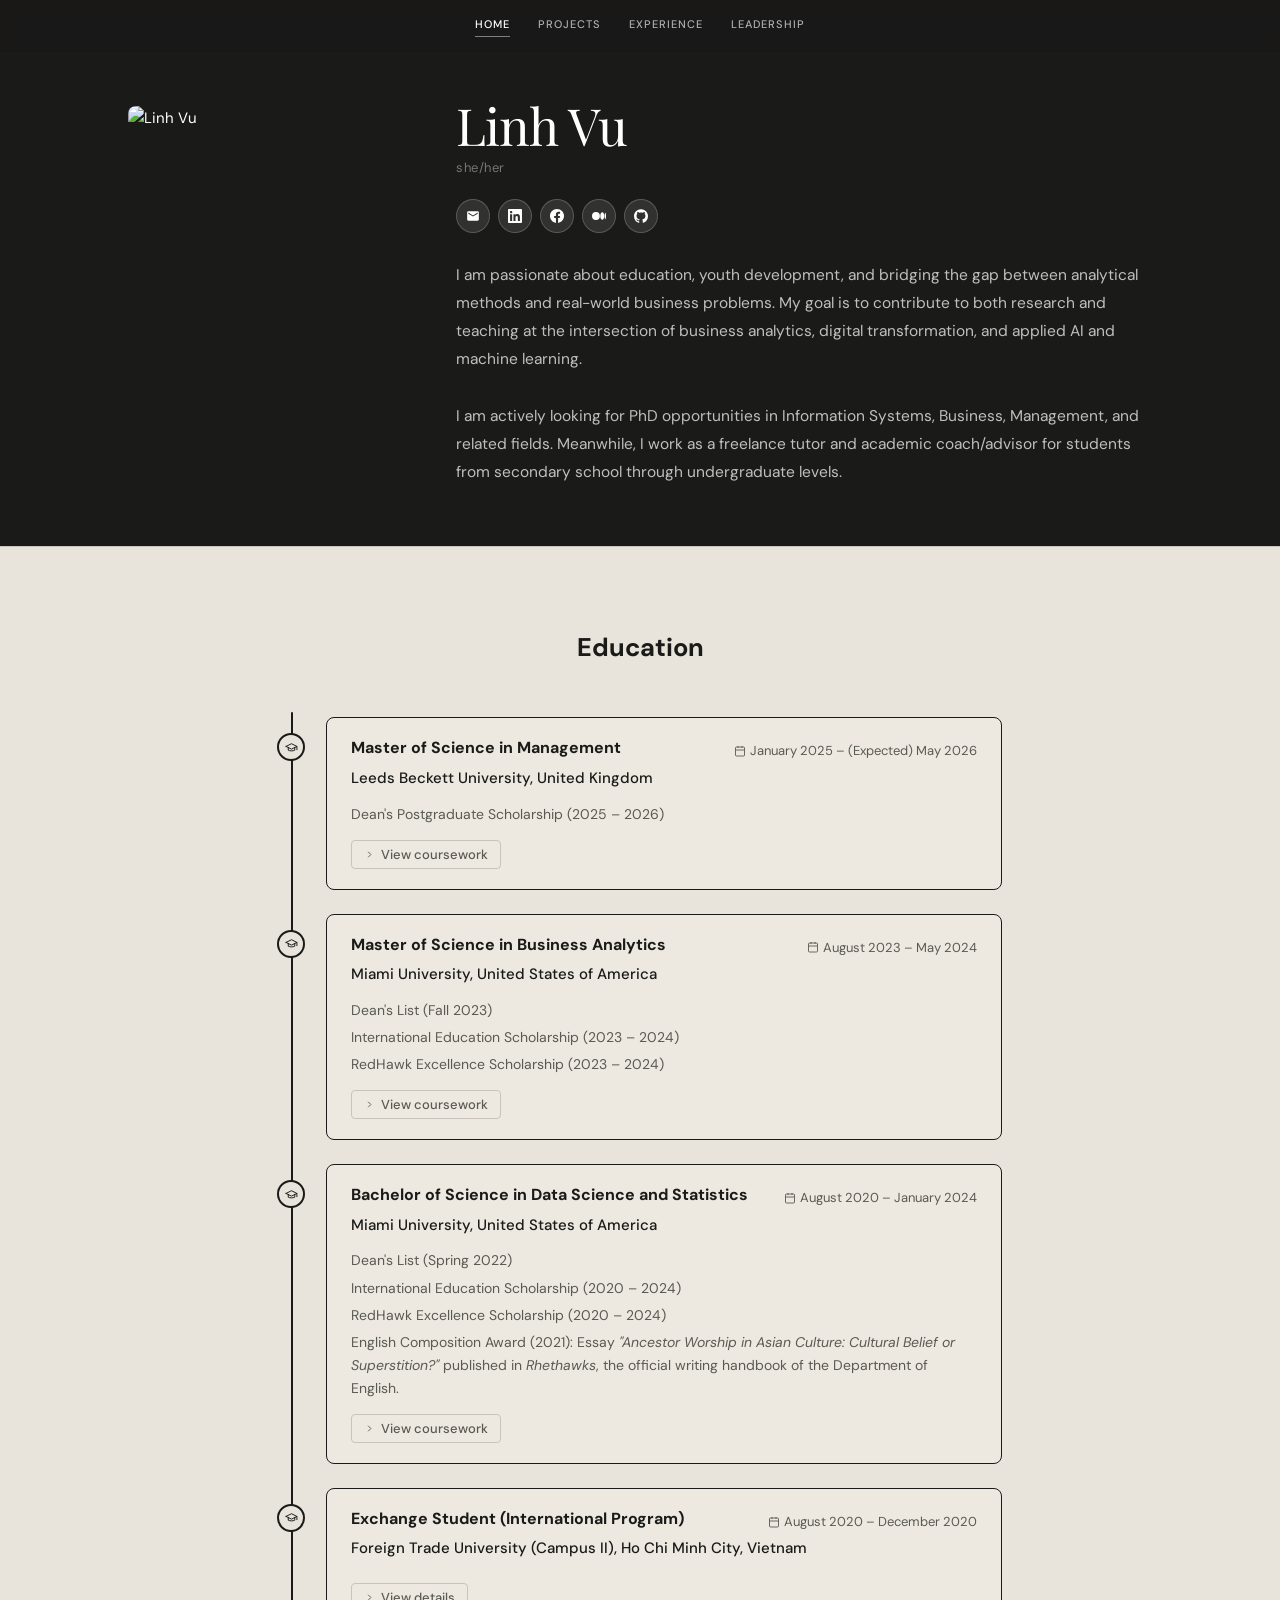
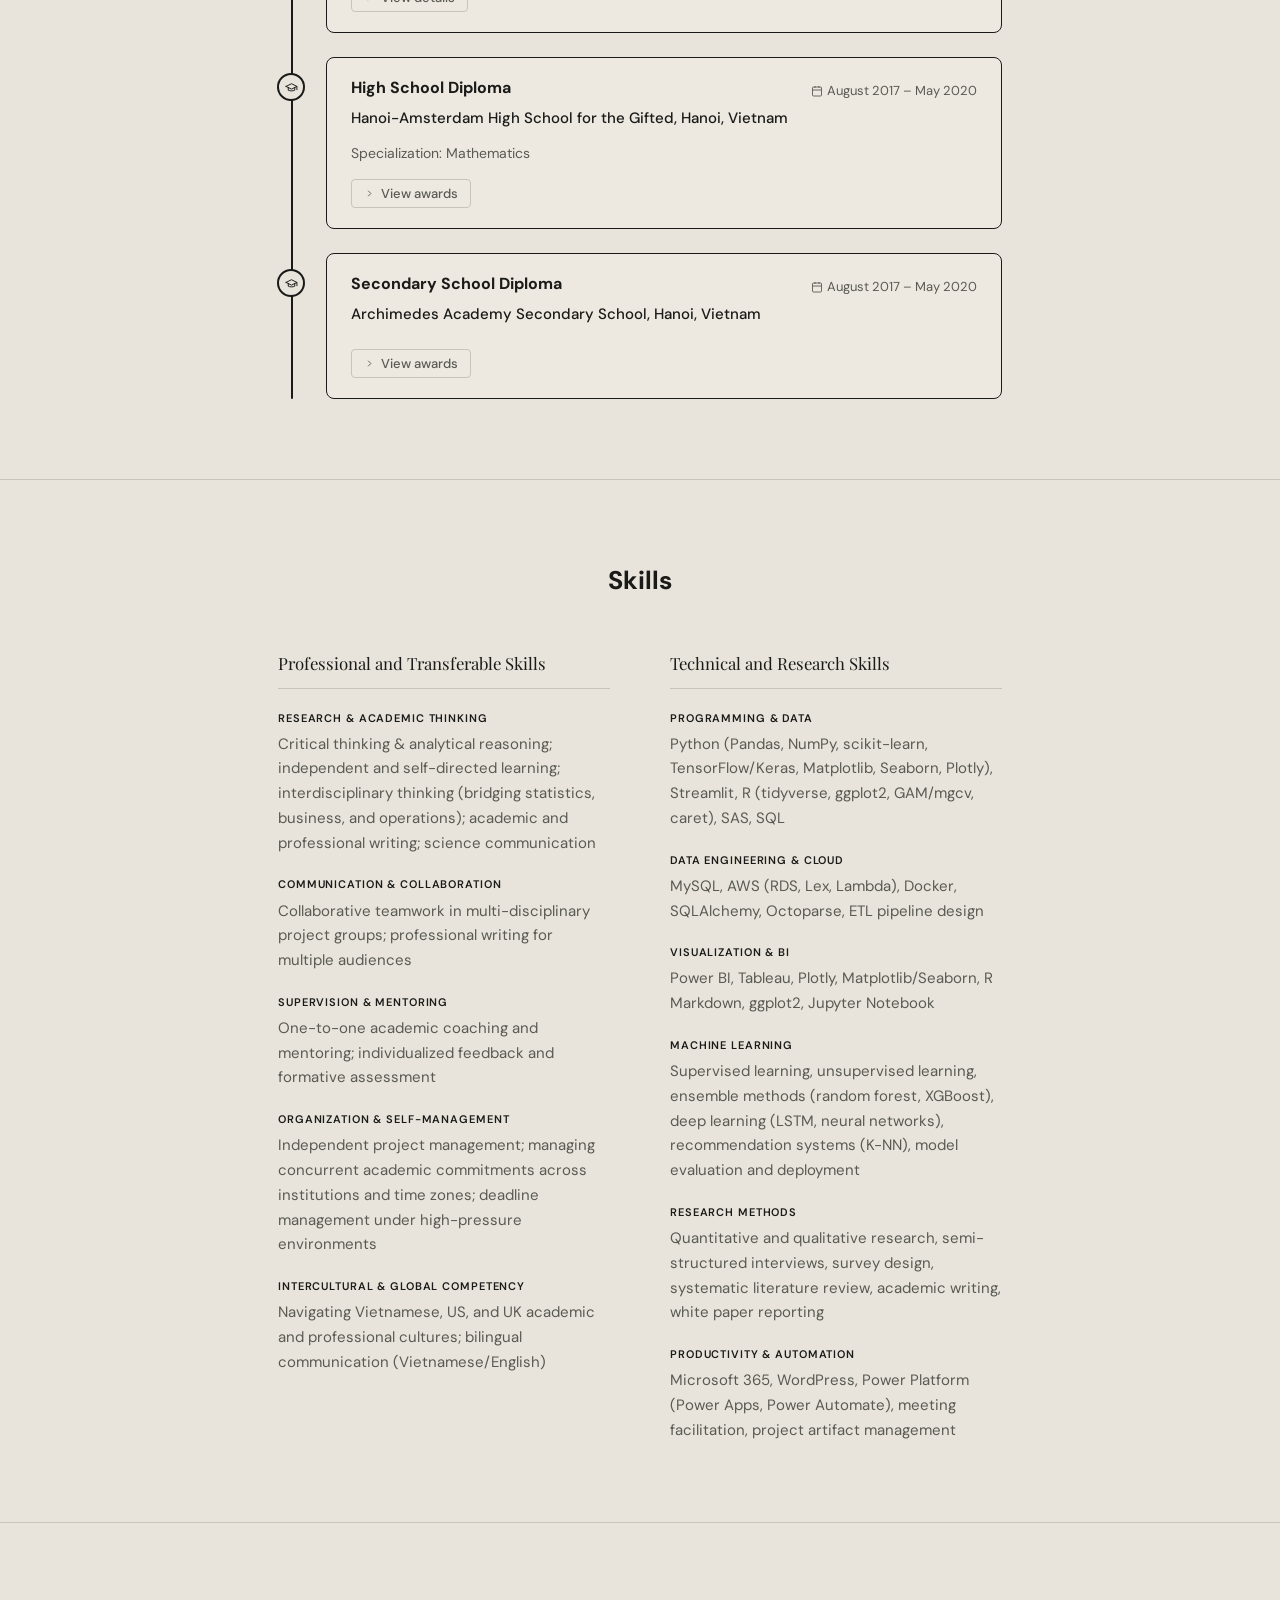
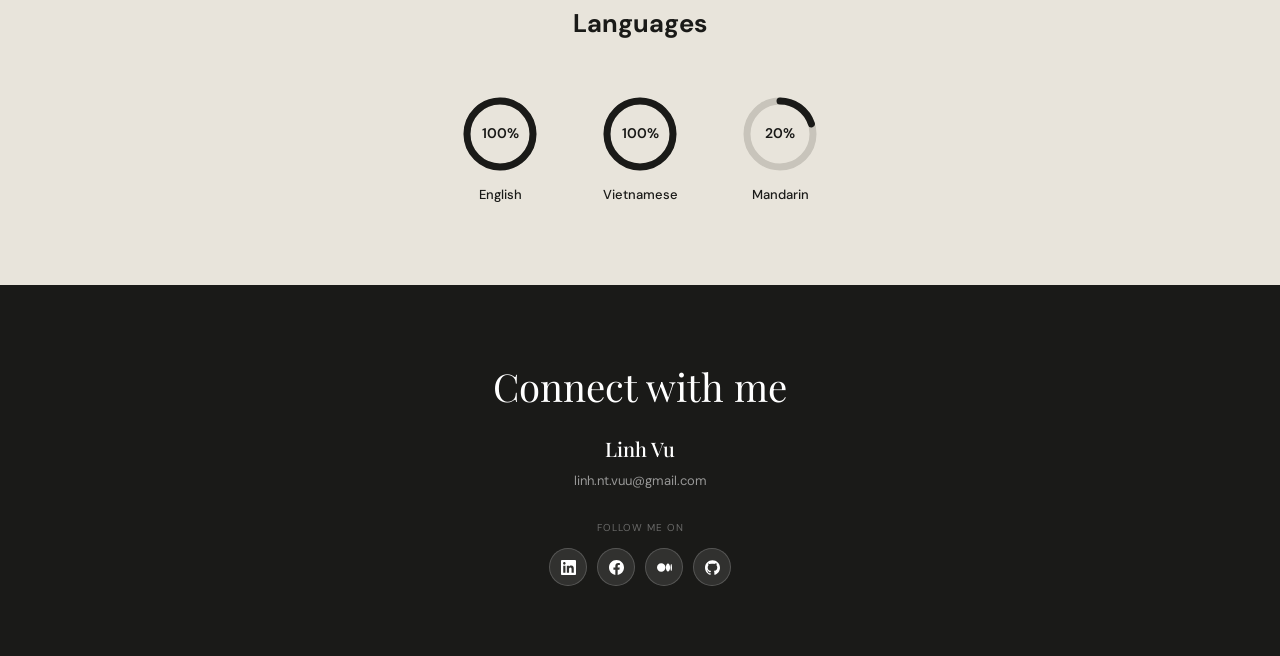
==== commit 56b954a4: "Update index.html" ====
--- a/index.html
+++ b/index.html
@@ -89,7 +89,7 @@
       </a>
     </div>
     <p class="hero-bio">
-      I am passionate about education, youth development, and bridging the gap between analytical methods with real-world business problems. My goal is to contribute to both research and teaching at the intersection of business analytics, digital transformation, and applied AI and machine learning.
+      I am passionate about education, youth development, and bridging the gap between analytical methods and real-world business problems. My goal is to contribute to both research and teaching at the intersection of business analytics, digital transformation, and applied AI and machine learning.
       <br><br>
       I am actively looking for PhD opportunities in Information Systems, Business, Management, and related fields. Meanwhile, I work as a freelance tutor and academic coach/advisor for students from secondary school through undergraduate levels.
     </p>
@@ -277,7 +277,7 @@
                 </li>
                 <li>
                   <div class="award-item">
-                    <div class="award-item-title"><strong>Consolation Prize</strong>, <a href="https://www.facebook.com/toanmohinh.hanoi/" target="_blank">Math Modelling Competition</a></div>
+                    <div class="award-item-title"><strong>Consolation Prize</strong>, <a href="https://www.facebook.com/toanmohinh.hanoi/" target="_blank">Hanoi Math Modeling Competition</a></div>
                     <div class="award-item-date">August 2019</div>
                   </div>
                   <div class="award-item-detail">This 3-day annually competition was organized by Vietnam Society for Applications of Mathematics for 25 teams (100 participants) from Hanoi, Vietnam to solve real-life problems using math models.</div>
@@ -311,10 +311,10 @@
                 </li>
                 <li>
                   <div class="award-item">
-                    <div class="award-item-title"><strong>Ams Ambassador</strong>, <a href="https://hn-ams.edu.vn/content/tan-ai-su-ams-2018-vu-nam-trang-linh-nu-sinh-chuyen-toan-xinh-ep-va-tai-nang" target="_blank">Hanoi–Amsterdam High School for the Gifted</a>, Hanoi, Vietnam</div>
+                    <div class="award-item-title"><strong>Ams Ambassador</strong>, <a href="https://hn-ams.edu.vn/content/tan-ai-su-ams-2018-vu-nam-trang-linh-nu-sinh-chuyen-toan-xinh-ep-va-tai-nang" target="_blank">Hanoi–Amsterdam High School for the Gifted</a></div>
                     <div class="award-item-date">2018 – 2019</div>
                   </div>
-                  <div class="award-item-detail"><a href="https://www.facebook.com/ngayhoianhtai18/" target="_blank">Ngày Hội Anh Tài (Talent Showcase)</a> is an annual student event series running from March to September. I was selected as the school's student ambassador based on academic excellence, personal talent, and extracurricular achievements across 5 rounds: application form, interview, professional photoshoot and public voting on social media, talent showcase, and a grand finale stage performance (including formal evening wear, traditional costume presentation, and a Q&A segment for the top 3 finalists). based on academic, talent, and extracurricular achievements.</div>
+                  <div class="award-item-detail"><a href="https://www.facebook.com/ngayhoianhtai18/" target="_blank">Ngày Hội Anh Tài (Talent Showcase)</a> is an annual student event series running from March to September. I was selected as the school's student ambassador based on academic excellence, personal talent, and extracurricular achievements across 5 rounds: application form, interview, professional photoshoot and public voting on social media, talent showcase, and a grand finale stage performance (including formal evening wear, traditional costume presentation, and a Q&A segment for the top 3 finalists).</div>
                 </li>
                 <li>
                   <div class="award-item">
--- a/style.css
+++ b/style.css
@@ -11,10 +11,7 @@
   --sans: 'DM Sans', system-ui, sans-serif;
   --nav-h: 52px;
   --content-max: 980px;     /* wider content */
-  /* min 20px so mobile has breathing room matching hero padding */
-  /* --page-pad: clamp(20px, 5vw, 80px); */
   --page-pad: clamp(20px, 10vw, 160px);
-  /* --page-pad-mobile: clamp(20px, 5vw, 80px); */
   --dot-size: 28px;
   --line-left: 13px;        /* center of the 2px line = (dot-size/2) - 1 */
 }
@@ -76,21 +73,17 @@
 .page-hero p { font-size: 14px; color: rgba(255,255,255,0.55); margin-top: 8px; }
 
 /* ══════════════════════════════════════
-   TIMELINE — fixed alignment
-   Line is at left: var(--line-left) = 13px (center of 2px line)
-   Dot (28px wide) center = left: 0 (timeline-item padding-left) - dot/2
-   timeline padding-left = dot-size + gap = 28 + 20 = 48px
+   TIMELINE
 ══════════════════════════════════════ */
 .timeline {
   position: relative;
-  padding-left: 48px; /* dot(28) + gap(20) */
-}
-/* The vertical line — centered at var(--line-left) */
+  padding-left: 48px;
+}
 .timeline::before {
   content: '';
   position: absolute;
   left: var(--line-left);
-  top: -5px;   /* extend well above first dot for visual breathing room */
+  top: -5px;
   bottom: 0;
   width: 2px;
   background: var(--bg-dark);
@@ -99,19 +92,9 @@
 .timeline-item { position: relative; margin-bottom: 24px; }
 .timeline-item:last-child { margin-bottom: 0; }
 
-/* Timeline DOT: centered on the line
-   left = line-left - dot-size/2 = 13 - 14 = -1px relative to timeline
-   But timeline-item starts at padding-left=48, so dot left = -(48 - line-left + dot-size/2)
-   Simpler: absolute from timeline-item, left = -(48 - 13 - 14) = -21px... 
-   Actually: dot center should be at x=13 from timeline left edge.
-   timeline-item starts at x=48 in timeline.
-   So dot left from timeline-item = 13 - 48 - dot-size/2 ... 
-   Use: left = -(48px - 13px) - 14px = -35 - 14 = correct
-   Simplest: left = calc(0px - 48px + var(--line-left) - var(--dot-size)/2) = calc(-48px + 13px - 14px) = -49px... 
-   Just test empirically: dot.left = -42px centers a 28px dot on line at 13px from timeline edge */
 .timeline-dot {
   position: absolute;
-  left: -49px;   /* center of 28px dot aligns to line at x=13 from timeline edge */
+  left: -49px;
   top: 16px;
   width: var(--dot-size);
   height: var(--dot-size);
@@ -133,27 +116,30 @@
   border: 1.5px solid var(--bg-dark);
   border-radius: 8px;
   padding: 20px 24px;
+  overflow: hidden;
   transition: box-shadow 0.2s, transform 0.2s;
 }
 .timeline-card:hover { box-shadow: 0 4px 20px rgba(0,0,0,0.12); transform: translateY(-1px); }
-.timeline-card-header {    /* Card HEADER */
+.timeline-card-header {
   display: flex; justify-content: space-between;
   align-items: flex-start; gap: 12px; margin-bottom: 4px;
-}
-.timeline-card-title {     /* TITLE */
-  font-weight: 700; font-size: 16px; line-height: 1.3; 
-}
-.timeline-card-date {      /* DATE */
+  flex-wrap: wrap; /* allow wrapping instead of overflow */
+}
+.timeline-card-title {
+  font-weight: 700; font-size: 16px; line-height: 1.3;
+  flex: 1; min-width: 0; /* shrink properly */
+}
+.timeline-card-date {
   display: flex; align-items: center; gap: 4px;
   font-size: 13px; color: var(--text-light);
   white-space: nowrap; flex-shrink: 0; padding-top: 2px;
 }
 .timeline-card-date svg { width: 12px; height: 12px; fill: none; stroke: var(--text-light); stroke-width: 1.8; }
-.timeline-card-org {       /* ORG/SCHOOL/COMPANY name */
-  font-size: 15px; font-weight: 500; color: var(--text); margin-bottom: 10px; display: block; 
-}
-
-/* For EDUCATION section: add scholarship list for universities below org name */
+.timeline-card-org {
+  font-size: 15px; font-weight: 500; color: var(--text); margin-bottom: 10px; display: block;
+}
+
+/* For EDUCATION section: scholarship list */
 .timeline-card-edu-scholarship { list-style: none; font-size: 14px; color: var(--text-light); }
 .timeline-card-edu-scholarship li { padding: 2px 0; }
 
@@ -179,10 +165,57 @@
 @keyframes dropIn { from { opacity: 0; transform: translateY(-5px); } to { opacity: 1; transform: none; } }
 .edu-panel-subhead { font-weight: 700; font-size: 11px; letter-spacing: 0.07em; text-transform: uppercase; color: var(--text-light); margin: 14px 0 8px; }
 .edu-panel-subhead:first-child { margin-top: 0; }
-/* The following for both COURSEWORK and AWARDS */
 .edu-panel strong { font-weight: 700; }
 .edu-panel p { margin-bottom: 6px; font-size: 14px; }
 .edu-panel p:last-child { margin-bottom: 0; }
+
+/* ══ AWARDS ══ */
+.award-list { list-style: none; }
+
+/* Each award entry is an <li> — acts as the visual "group" */
+.award-list > li {
+  padding: 10px 0;
+  border-bottom: 1px solid var(--border-subtle);
+}
+.award-list > li:first-child { padding-top: 0; }
+.award-list > li:last-child { padding-bottom: 0; border-bottom: none; }
+
+/* Title + date row */
+.award-item {
+  display: flex;
+  justify-content: space-between;
+  align-items: flex-start;
+  gap: 12px;
+}
+.award-item-title {
+  flex: 1;
+  min-width: 0;
+  font-size: 14px;
+  line-height: 1.4;
+}
+.award-item-date {
+  font-size: 12px;
+  color: var(--text-light);
+  white-space: nowrap;
+  flex-shrink: 0;
+  padding-top: 2px;
+}
+
+/* Detail sits tight below the title row */
+.award-item-detail {
+  font-size: 12.5px;
+  color: var(--text-light);
+  margin-top: 3px;
+  line-height: 1.55;
+  font-style: italic;
+}
+.award-list a {
+  text-decoration: underline;
+  text-underline-offset: 2px;
+  color: inherit;
+  opacity: 0.75;
+}
+.award-list a:hover { opacity: 1; }
 
 /* ══ EXPERIENCE dropdown panel ══ */
 .experience-panel {
@@ -191,7 +224,6 @@
   border-radius: 6px; font-size: 14px; line-height: 1.7;
 }
 .experience-panel.open { display: block; animation: dropIn 0.2s ease; }
-@keyframes dropIn { from { opacity: 0; transform: translateY(-5px); } to { opacity: 1; transform: none; } }
 .experience-panel p { margin-bottom: 6px; font-size: 14px; font-style: italic; }
 .experience-panel-bullets { padding-left: 18px; }
 .experience-panel-bullets li { font-size: 14px; line-height: 1.65; margin-bottom: 6px; }
@@ -257,7 +289,6 @@
 .modal-close:hover { background: var(--bg-dark); color: white; border-color: var(--bg-dark); }
 .modal-title { font-weight: 700; font-size: 17px; margin-bottom: 6px; line-height: 1.4; }
 .modal-meta { font-size: 13px; color: var(--text-light); margin-bottom: 4px; }
-
 .modal-meta em { font-style: italic; }
 .modal-year { font-size: 13px; color: var(--text-light); margin-bottom: 16px; }
 .modal-sep { border: none; border-top: 1px solid var(--border-subtle); margin: 14px 0; }
@@ -289,7 +320,6 @@
 .reveal.visible { opacity: 1; transform: none; }
 
 /* ══ MOBILE responsive adjustments ══ */
-/* ══ HERO mobile ══ */
 @media (max-width: 800px) {
   .hero {
     grid-template-columns: 1fr !important;
@@ -310,8 +340,12 @@
   .skills-two-col { grid-template-columns: 1fr; gap: 32px; }
   .projects-grid { grid-template-columns: repeat(2, 1fr); gap: 14px; }
   .lang-list { gap: 32px; }
+  /* Stack date below title so it never overflows the card */
   .timeline-card-header { flex-direction: column; gap: 4px; }
-  .timeline-card-date { font-size: 12px; }
+  .timeline-card-date { font-size: 12px; white-space: normal; }
+  /* Stack award date below title on small screens */
+  .award-item { flex-direction: column; gap: 2px; }
+  .award-item-date { font-size: 12px; }
 }
 
 /* ══ PRINT ══ */
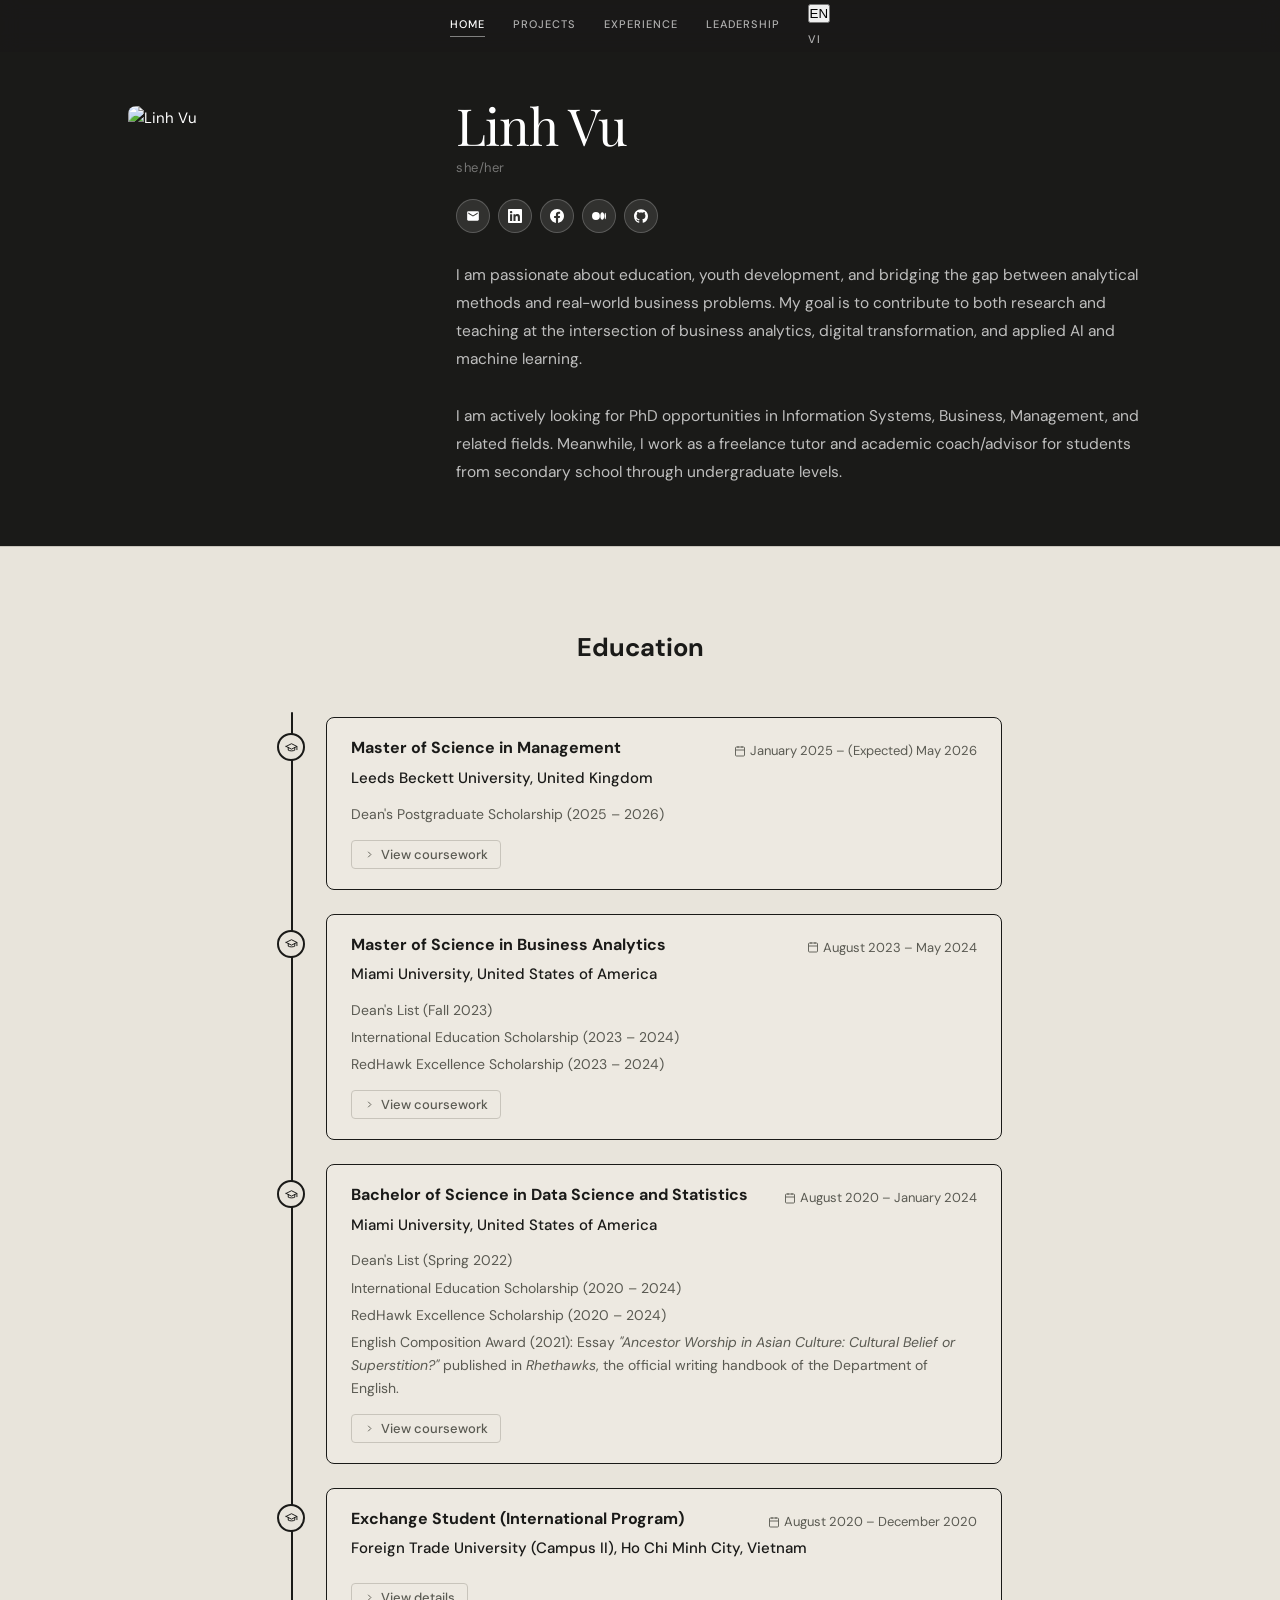
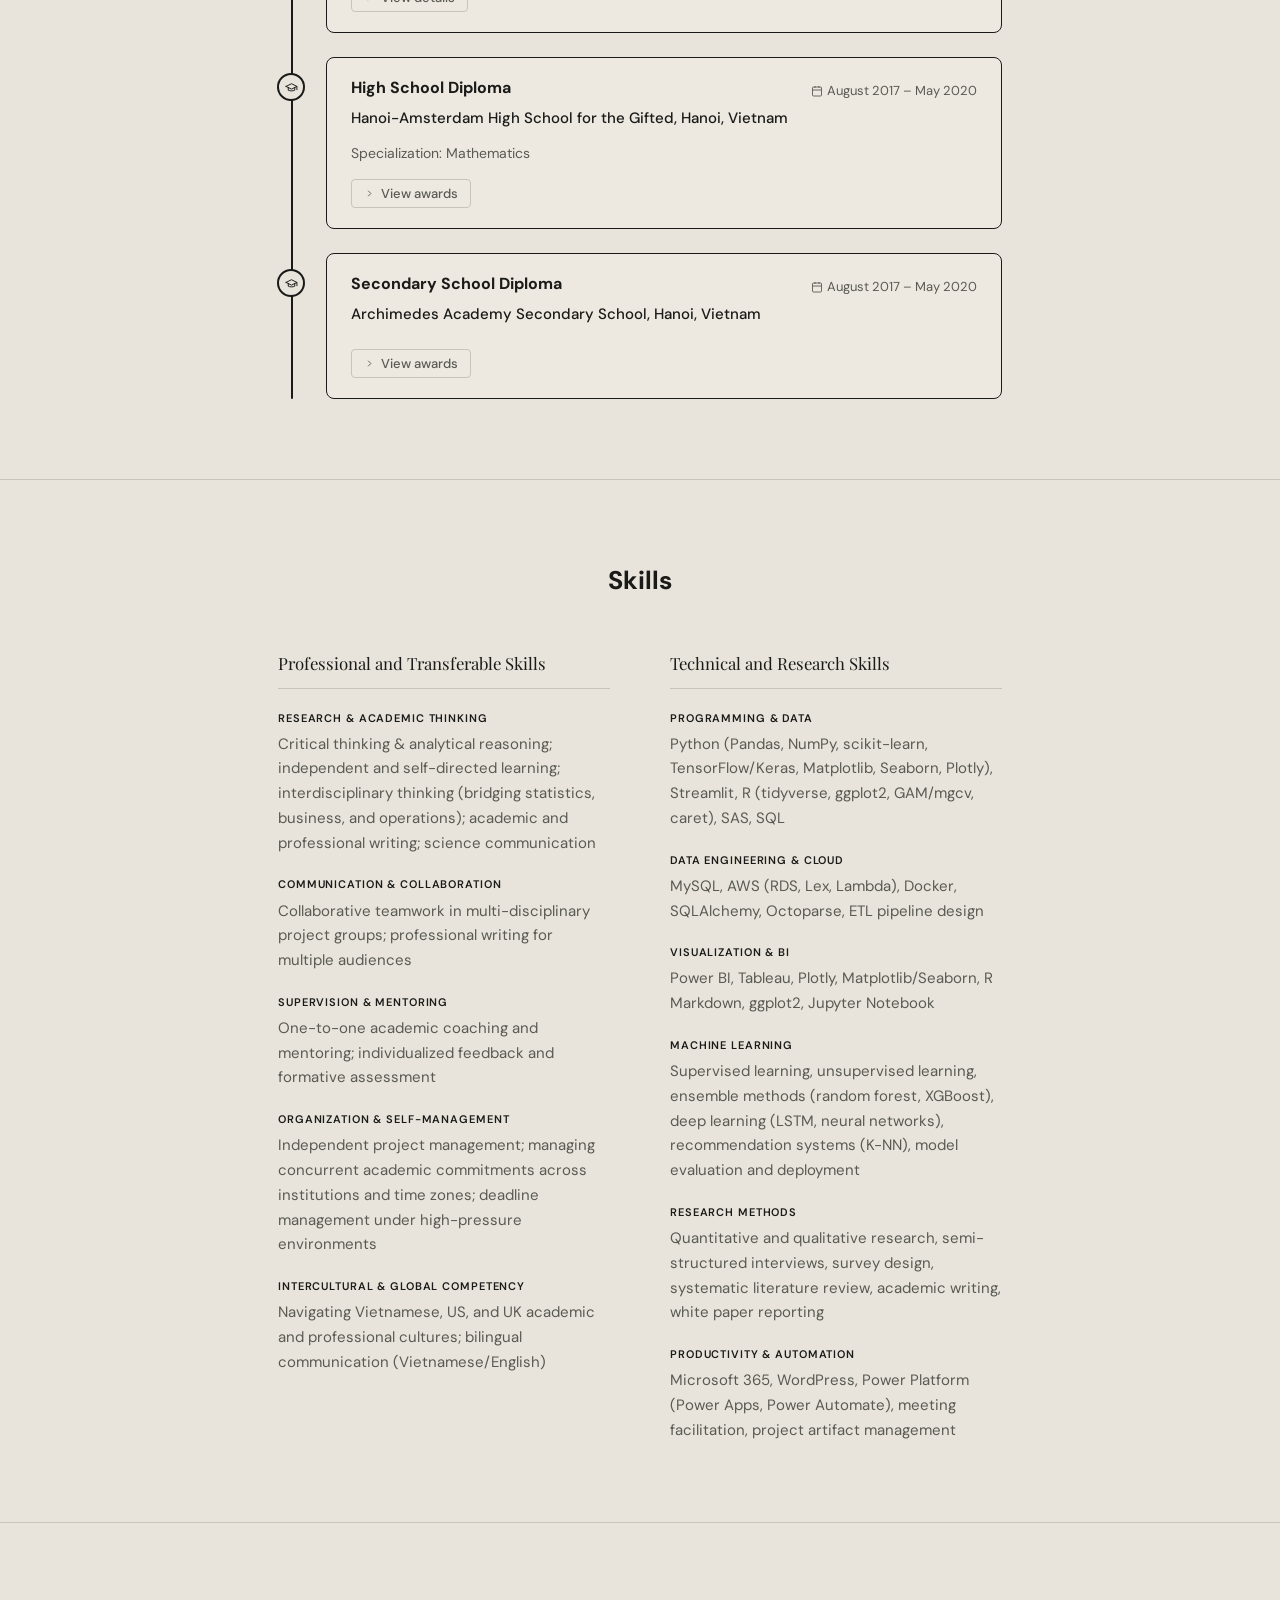
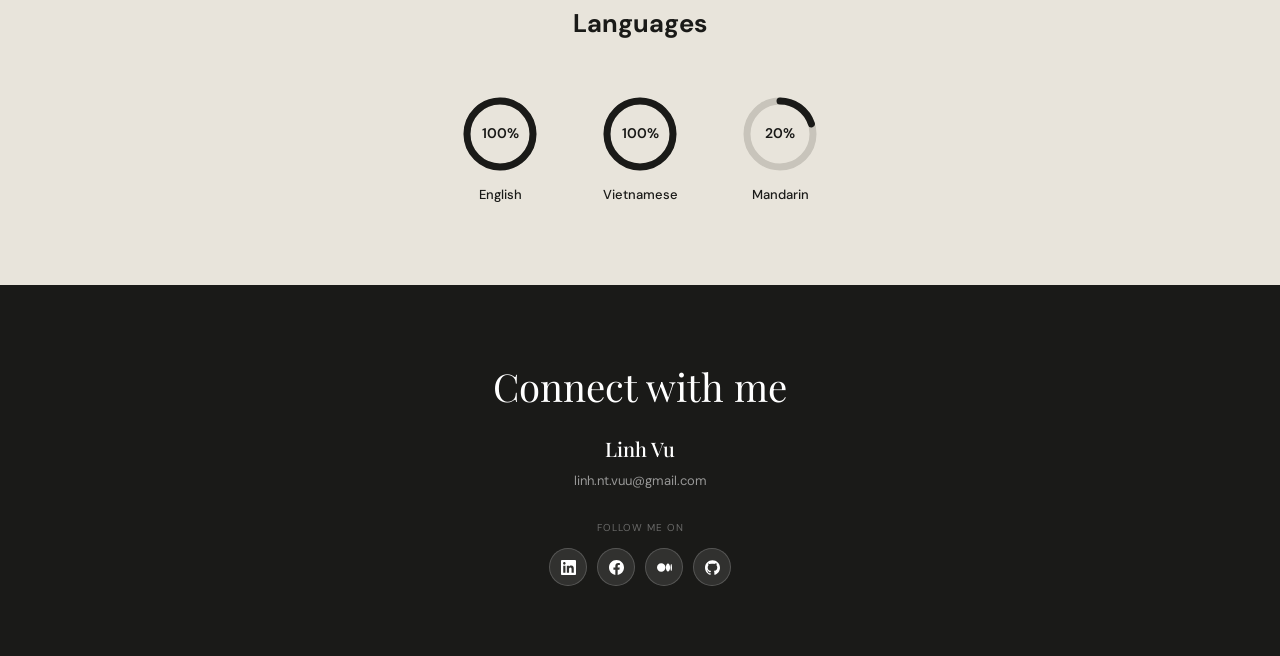
==== commit 023db804: "Add language switcher to navigation" ====
--- a/index.html
+++ b/index.html
@@ -55,11 +55,17 @@
 <body>
 
 <nav>
-<div class="nav-links">
+  <div class="nav-links">
     <a href="index.html" class="active">Home</a>
     <a href="projects.html">Projects</a>
     <a href="experience.html">Experience</a>
     <a href="leadership.html">Leadership</a>
+  </div>
+  <div class="lang-switcher">
+    <button class="lang-current" onclick="toggleLangMenu(this)">EN</button>
+    <div class="lang-menu">
+      <a href="vi_index.html">VI</a>
+    </div>
   </div>
 </nav>
 
@@ -239,8 +245,8 @@
               <p>Participated in a Miami University exchange program at Foreign Trade University (FTU), Campus II, during the COVID-19 pandemic.</p>
               <p>Completed in-person <strong>Microeconomics</strong> and <strong>Macroeconomics</strong> coursework at FTU alongside full-time online study at Miami University</p>
               <p>
-                <strong>Activity:</strong> Guest Speaker at at workshop "Studying Abroad Experiences: How to Navigate International Education."
-                <a href="leadership.html#guest-speaker" style="display: inline-block; margin-left: 8px; font-size: 12px; color: var(--text-light); text-decoration: underline; white-space: nowrap;">View on Leadership page →</a>
+                <strong>Activity:</strong> Guest Speaker at workshop "Studying Abroad Experiences: How to Navigate International Education."
+                <a href="leadership.html" style="display: inline-block; margin-left: 8px; font-size: 12px; color: var(--text-light); text-decoration: underline; white-space: nowrap;">View on Leadership page →</a>
               </p>
             </div>
           </div> <!-- class="timeline-card" -->
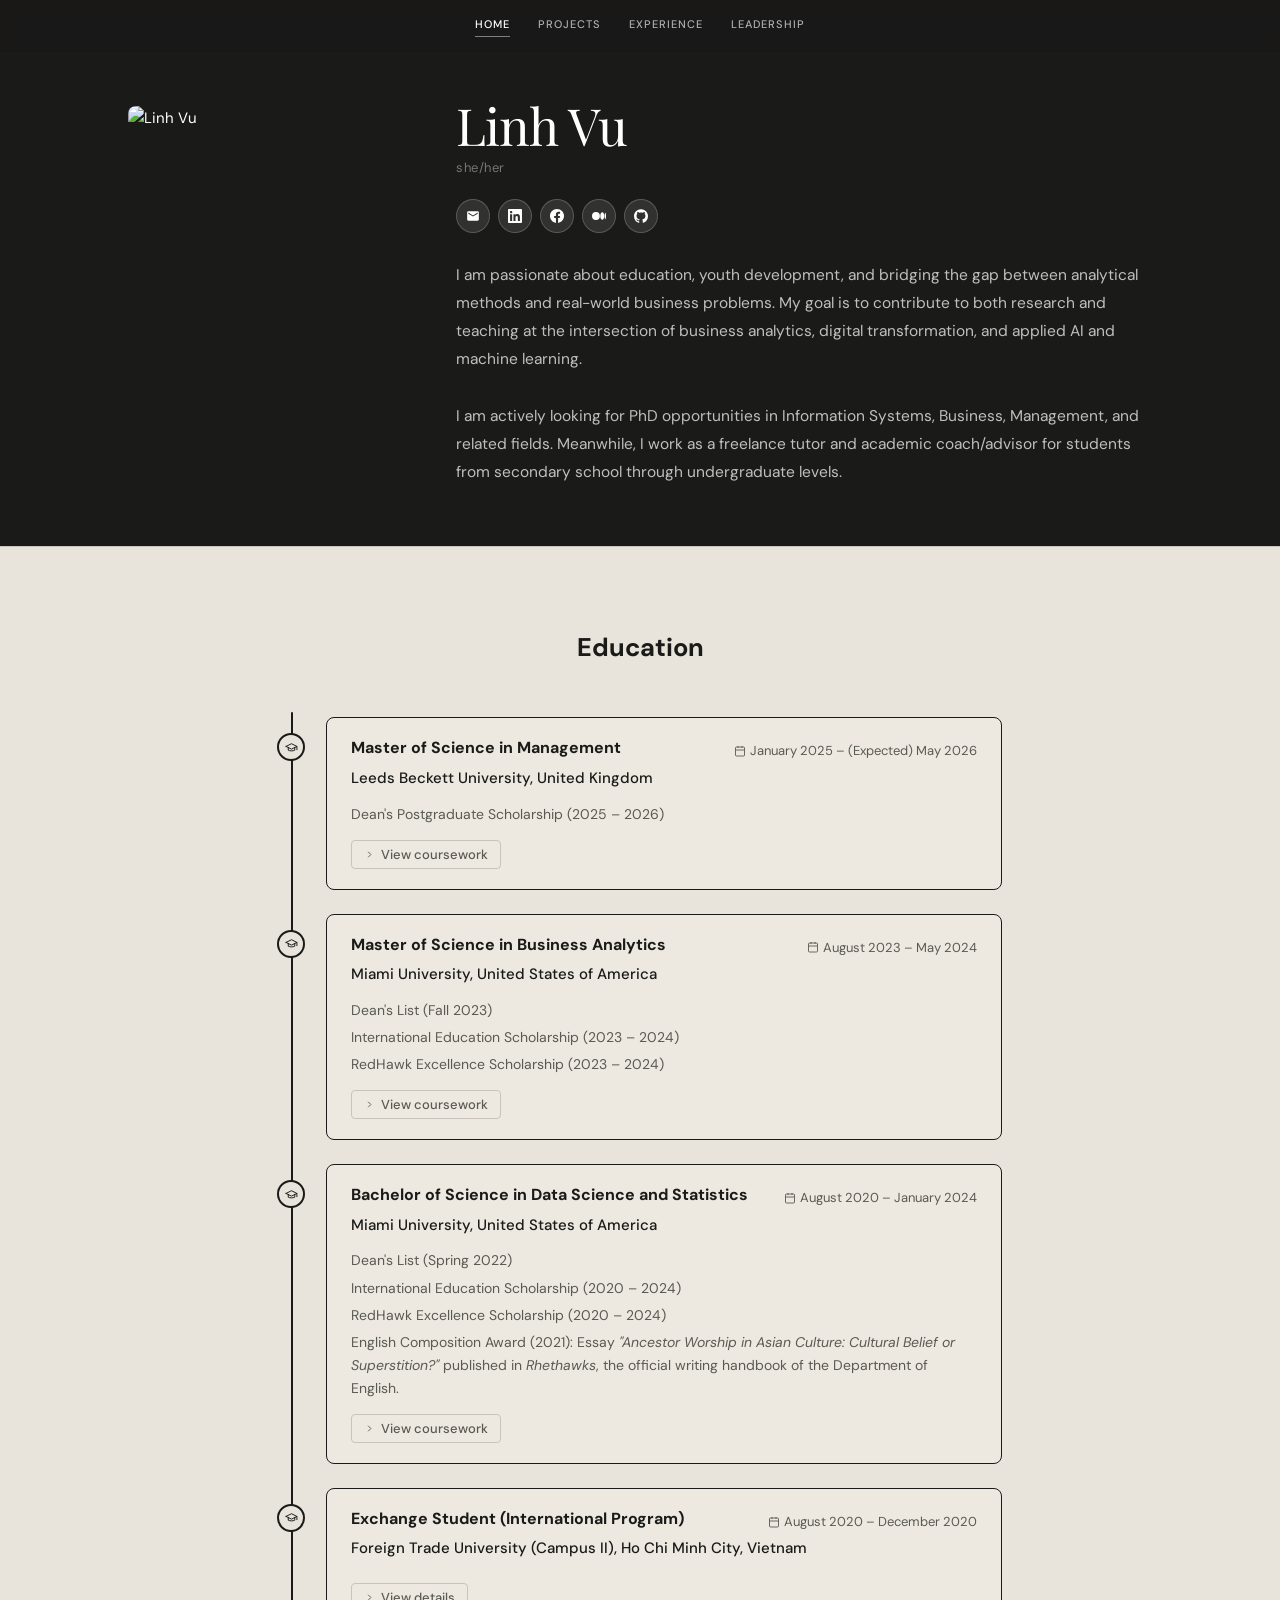
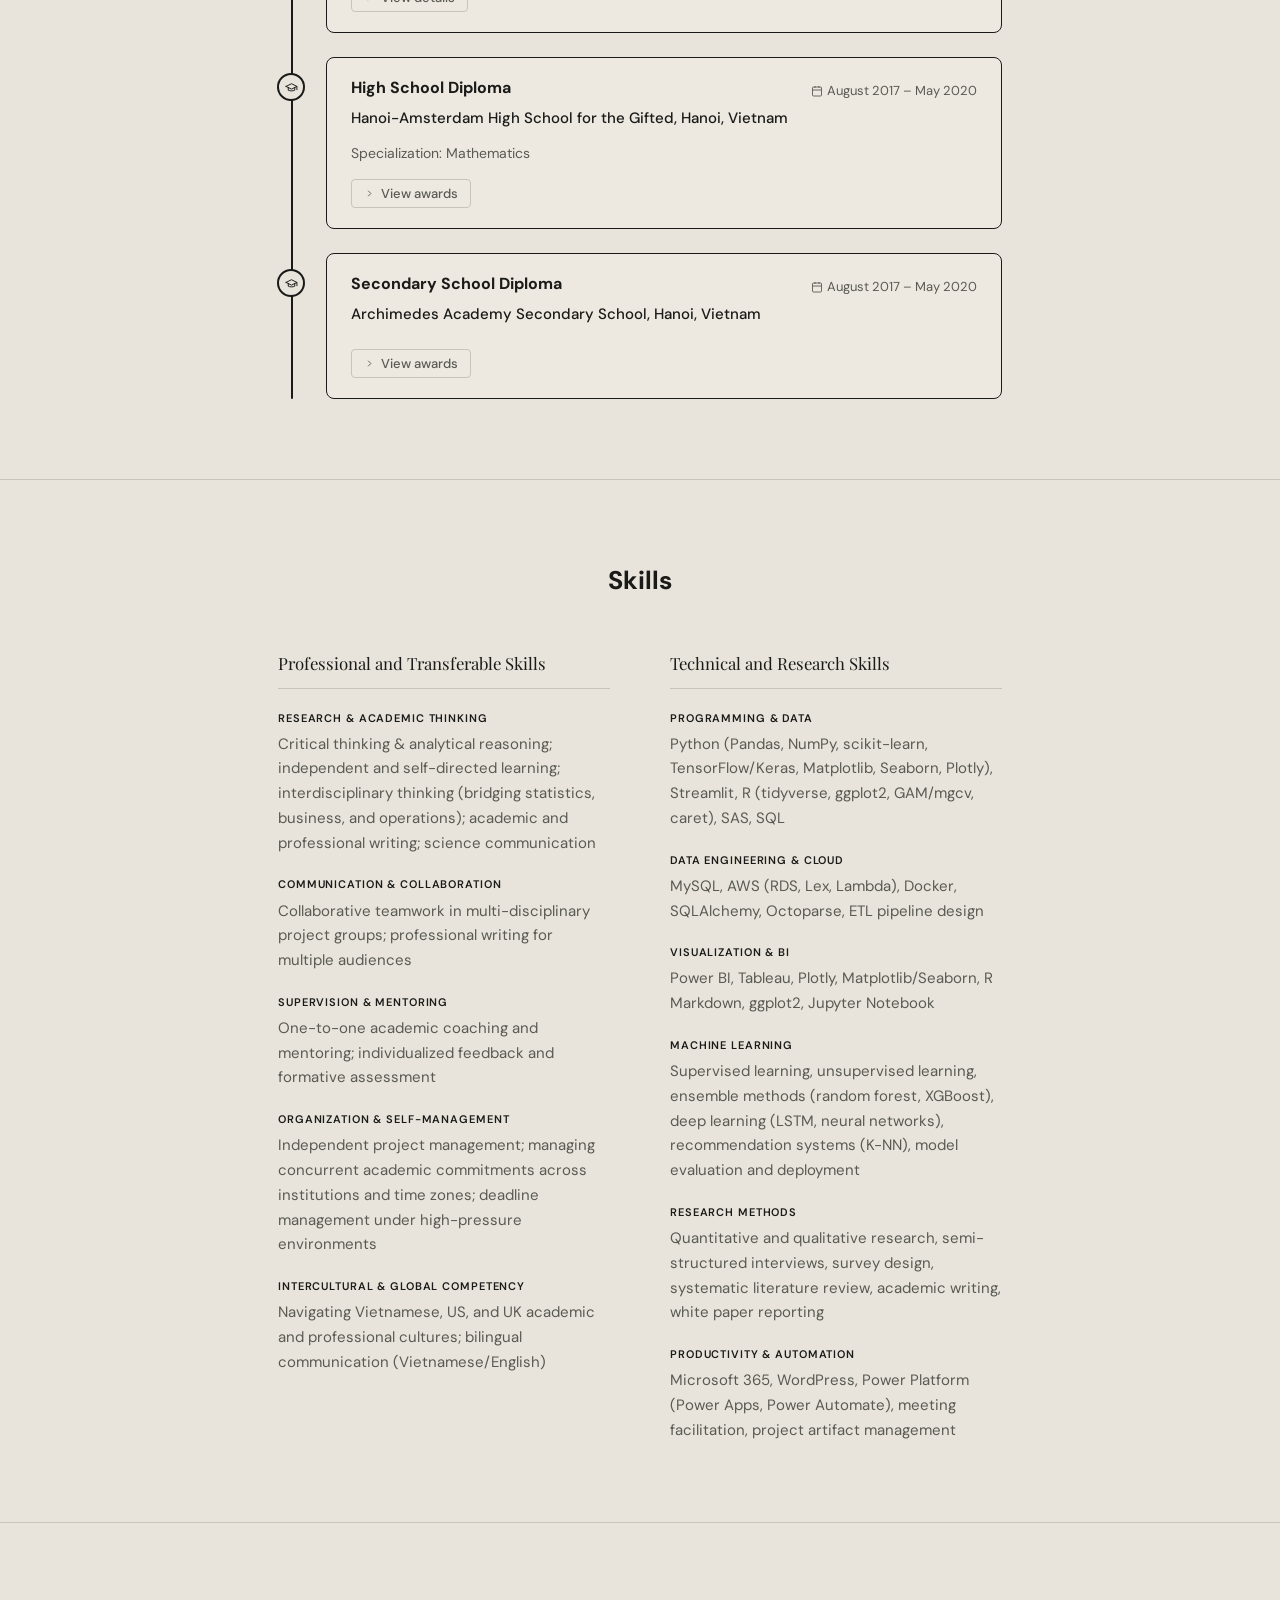
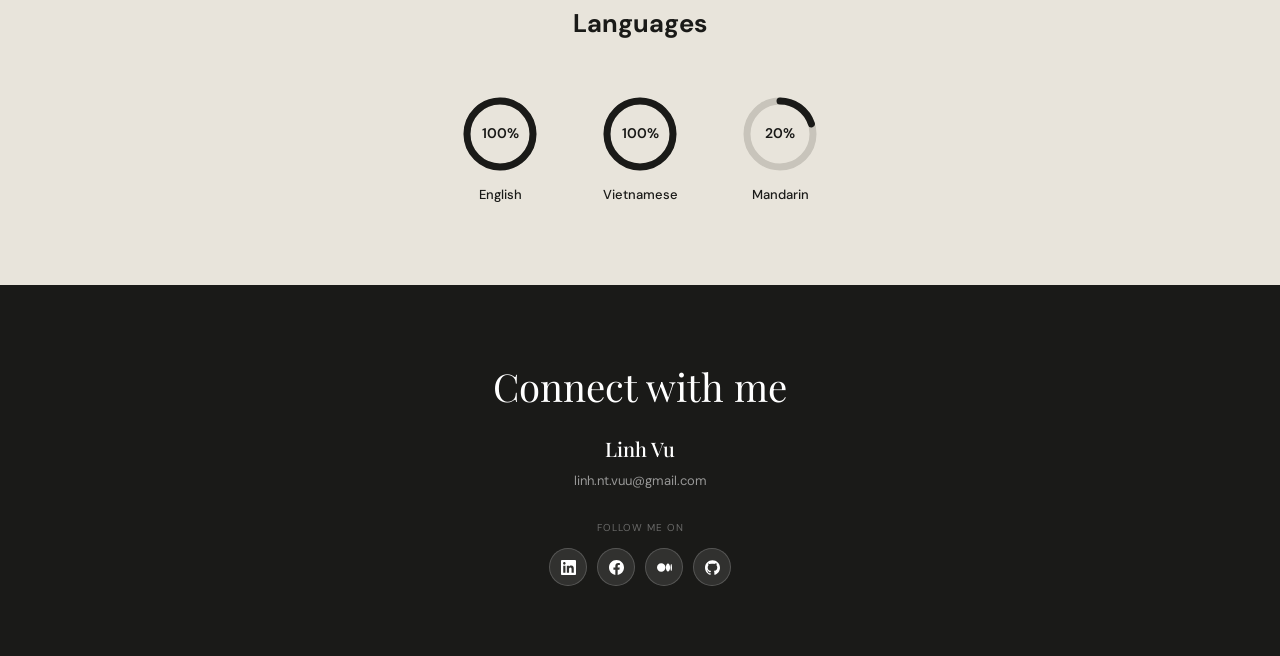
==== commit 47045d43: "Comment out language switcher in index.html Comment out the language switcher section in the navigat" ====
--- a/index.html
+++ b/index.html
@@ -61,12 +61,14 @@
     <a href="experience.html">Experience</a>
     <a href="leadership.html">Leadership</a>
   </div>
+  <!--
   <div class="lang-switcher">
     <button class="lang-current" onclick="toggleLangMenu(this)">EN</button>
     <div class="lang-menu">
-      <a href="vi_index.html">VI</a>
+      <a href="vi/index.html">VI</a>
     </div>
   </div>
+  -->
 </nav>
 
 <!-- HERO: photo left, name+socials+bio right -->
--- a/style.css
+++ b/style.css
@@ -209,13 +209,23 @@
   line-height: 1.55;
   font-style: italic;
 }
-.award-list a {
-  text-decoration: underline;
-  text-underline-offset: 2px;
-  color: inherit;
-  opacity: 0.75;
-}
-.award-list a:hover { opacity: 1; }
+
+/* ══ STYLE LINKS <a> ══ */
+.award-list a,
+.experience-panel a,
+.edu-panel a {
+  color: #4A7FA5;
+  text-decoration: none;
+  font-size: inherit;
+  font-weight: inherit;
+  font-style: inherit;
+  line-height: inherit;
+}
+.award-list a:hover,
+.experience-panel a:hover,
+.edu-panel a:hover {
+  color: #2E5F80;
+}
 
 /* ══ EXPERIENCE dropdown panel ══ */
 .experience-panel {
@@ -319,6 +329,34 @@
 .reveal { opacity: 1; transform: none; }
 .reveal.visible { opacity: 1; transform: none; }
 
+/* ══ LANGUAGE SWITCHER ══ */
+.lang-switcher {
+  position: relative;
+}
+.lang-current {
+  font-family: var(--sans);
+  font-size: 11px; font-weight: 500; letter-spacing: 0.09em;
+  color: rgba(255,255,255,0.65);
+  background: none; border: 1px solid rgba(255,255,255,0.25);
+  border-radius: 4px; padding: 4px 10px;
+  cursor: pointer; transition: all 0.15s;
+}
+.lang-current:hover { color: white; border-color: rgba(255,255,255,0.6); }
+.lang-menu {
+  display: none;
+  position: absolute; top: calc(100% + 6px); right: 0;
+  background: #1a1a18; border: 1px solid rgba(255,255,255,0.15);
+  border-radius: 4px; overflow: hidden; min-width: 100%;
+}
+.lang-menu.open { display: block; }
+.lang-menu a {
+  display: block; padding: 6px 10px;
+  font-size: 11px; font-weight: 500; letter-spacing: 0.09em;
+  color: rgba(255,255,255,0.65); text-align: center;
+  transition: background 0.15s;
+}
+.lang-menu a:hover { background: rgba(255,255,255,0.08); color: white; }
+
 /* ══ MOBILE responsive adjustments ══ */
 @media (max-width: 800px) {
   .hero {
@@ -343,9 +381,12 @@
   /* Stack date below title so it never overflows the card */
   .timeline-card-header { flex-direction: column; gap: 4px; }
   .timeline-card-date { font-size: 12px; white-space: normal; }
-  /* Stack award date below title on small screens */
-  .award-item { flex-direction: column; gap: 2px; }
-  .award-item-date { font-size: 12px; }
+  /* Stack award date below title; more vertical padding so dividers read clearly */
+  .award-item { flex-direction: column; gap: 1px; }
+  .award-item-date { font-size: 11.5px; margin-top: 2px; padding-top: 0; }
+  .award-list > li { padding: 14px 0; }
+  .award-list > li:first-child { padding-top: 0; }
+  .award-list > li:last-child { padding-bottom: 0; }
 }
 
 /* ══ PRINT ══ */
